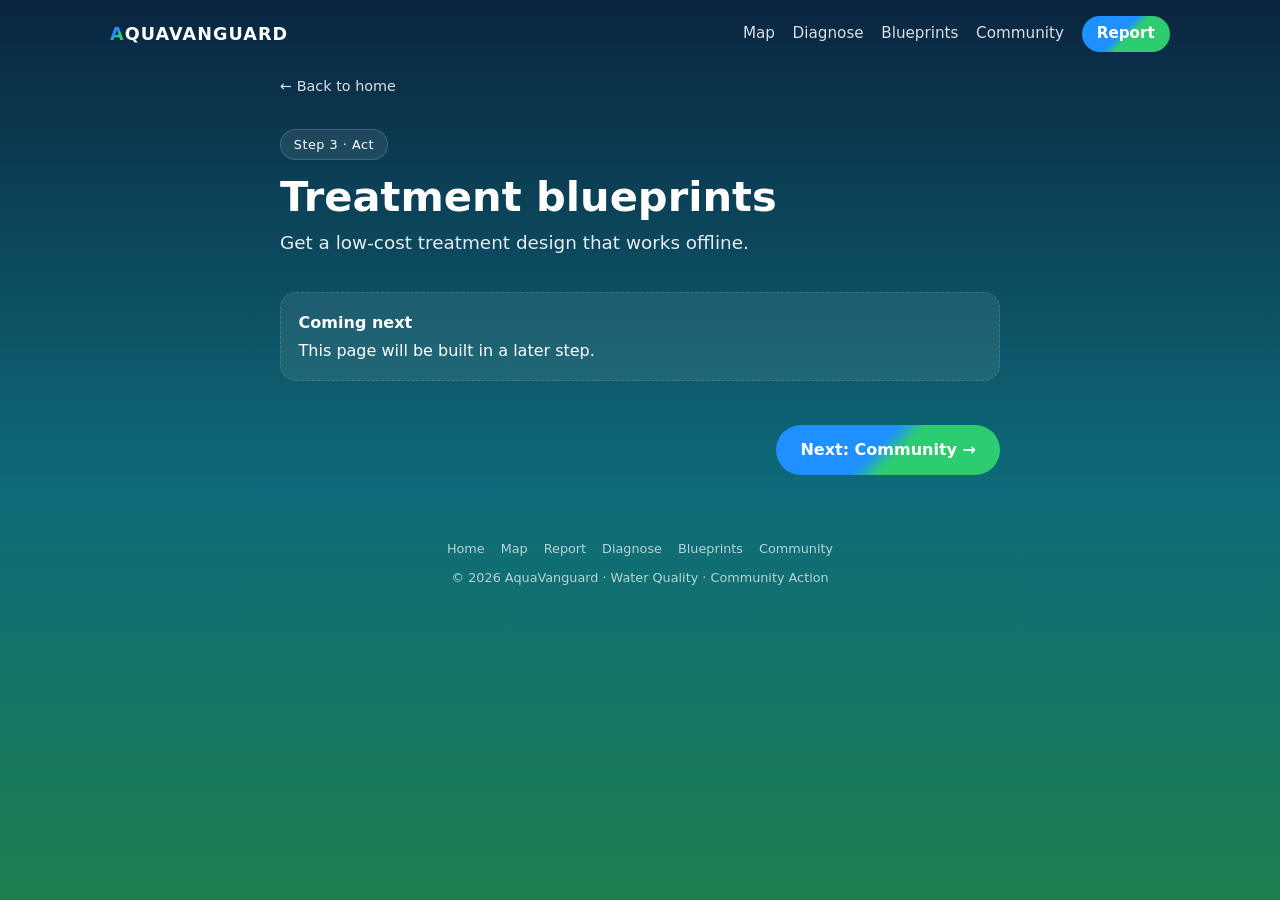
==== blueprint.html @ 3dd4d48b "AquaVanguard structure" ====
<!DOCTYPE html>
<html lang="en">

<head>
    <meta charset="UTF-8">
    <meta name="viewport" content="width=device-width, initial-scale=1">
    <title>Blueprints &middot; AquaVanguard</title>
    <meta name="theme-color" content="#0A2540">
    <link rel="stylesheet" href="style.css">
</head>

<body class="page">

    <header class="site-header">
        <a class="wordmark" href="index.html"><span class="a">A</span>QUAVANGUARD</a>
        <nav class="nav" aria-label="Main">
            <a href="map.html">Map</a>
            <a href="diagnose.html">Diagnose</a>
            <a href="blueprints.html">Blueprints</a>
            <a href="community.html">Community</a>
            <a class="nav-cta" href="report.html">Report</a>
        </nav>
    </header>

    <main>
        <a class="back" href="index.html">&larr; Back to home</a>

        <section class="page-hero">
            <span class="step-tag">Step 3 &middot; Act</span>
            <h1>Treatment blueprints</h1>
            <p class="lead">Get a low-cost treatment design that works offline.</p>
        </section>

        <section class="section">
            <div class="coming-soon">
                <strong>Coming next</strong>
                <p>This page will be built in a later step.</p>
            </div>
        </section>

        <div class="page-nav">
            <a class="btn btn-primary" href="community.html">Next: Community &rarr;</a>
        </div>
    </main>

    <footer class="site-footer">
        <nav class="footer-nav" aria-label="Footer">
            <a href="index.html">Home</a>
            <a href="map.html">Map</a>
            <a href="report.html">Report</a>
            <a href="diagnose.html">Diagnose</a>
            <a href="blueprints.html">Blueprints</a>
            <a href="community.html">Community</a>
        </nav>
        <p>&copy; <span id="year"></span> AquaVanguard &middot; Water Quality &middot; Community Action</p>
    </footer>

    <script src="app.js"></script>
</body>

</html>
---- style.css ----
/* =====================================================
   AquaVanguard - shared styles
   ===================================================== */

:root {
    /* Background gradient: deep blue -> teal -> forest green */
    --navy: #0A2540;
    --teal: #0E6B7A;
    --green: #1B7F4F;

    /* Bright accents used for the "A" and the water */
    --blue-bright: #1E90FF;
    --green-bright: #2ECC71;

    --white: #FFFFFF;
    --card: rgba(255, 255, 255, 0.08);
    --card-border: rgba(255, 255, 255, 0.16);

    --bg-grad: linear-gradient(180deg, var(--navy) 0%, var(--teal) 55%, var(--green) 100%);

    /* The two-tone A. To make the split SHARP, change 45% / 55% to 50% / 50% */
    --a-split: linear-gradient(135deg, var(--blue-bright) 45%, var(--green-bright) 55%);
}

* {
    box-sizing: border-box;
    margin: 0;
    padding: 0;
}

html {
    background: var(--navy);
    scroll-behavior: smooth;
}

body {
    font-family: "Segoe UI", system-ui, -apple-system, Roboto, Helvetica, Arial, sans-serif;
    color: var(--white);
    line-height: 1.5;
    min-height: 100vh;
    position: relative;
}

/* Fixed gradient layer (works on phones, unlike background-attachment: fixed) */
body::before {
    content: "";
    position: fixed;
    inset: 0;
    z-index: -1;
    background: var(--bg-grad);
}

a {
    color: inherit;
}

/* =====================================================
   INTRO (max 4 seconds in total)
   ===================================================== */

.intro {
    position: fixed;
    inset: 0;
    z-index: 100;
    display: none;
    /* shown only when <html> has .intro-on */
    flex-direction: column;
    align-items: center;
    justify-content: center;
    background: var(--bg-grad);
    cursor: pointer;
    opacity: 1;
    transition: opacity 0.5s ease;
}

html.intro-on .intro {
    display: flex;
}

html.intro-on body {
    overflow: hidden;
}

.intro.hide {
    opacity: 0;
    pointer-events: none;
}

/* The logo box: water only lives in here, never across the screen */
.logo {
    position: relative;
    display: inline-block;
    padding-bottom: 0.7em;
    font-size: clamp(1.45rem, 8vw, 3.6rem);
}

.letters {
    display: flex;
}

.letter {
    position: relative;
    display: inline-block;
    padding: 0 0.025em;
    font-weight: 800;
    line-height: 1.05;
    color: transparent;
    /* empty glass at first */
    -webkit-text-stroke: 1px rgba(255, 255, 255, 0.35);
}

/* Layer 1: water rising inside the letter. Layer 2: final white letter. */
.letter::before,
.letter::after {
    content: attr(data-ch);
    position: absolute;
    inset: 0;
    text-align: center;
    -webkit-text-stroke: 0;
}

.letter::before {
    background: linear-gradient(180deg, var(--blue-bright), var(--green-bright));
    -webkit-background-clip: text;
    background-clip: text;
    color: transparent;
    -webkit-text-fill-color: transparent;
    clip-path: inset(100% 0 0 0);
    /* hidden until water arrives */
}

.letter::after {
    color: var(--white);
    opacity: 0;
}

/* The first A is half blue, half green */
.letter.brand::after {
    background: var(--a-split);
    -webkit-background-clip: text;
    background-clip: text;
    color: transparent;
    -webkit-text-fill-color: transparent;
}

/* The stream of water under the letters, flowing from A to D */
.stream {
    position: absolute;
    left: 0;
    bottom: 0;
    width: 100%;
    height: 0.22em;
    border-radius: 999px;
    background: linear-gradient(90deg, var(--blue-bright), var(--green-bright), var(--blue-bright));
    background-size: 200% 100%;
    box-shadow: 0 0 14px rgba(46, 204, 113, 0.6);
    transform-origin: left center;
    transform: scaleX(0);
}

/* The water droplet at the head of the stream */
.drop {
    position: absolute;
    left: 0;
    bottom: -0.165em;
    width: 0.55em;
    height: 0.55em;
    margin-left: -0.27em;
    border-radius: 50% 50% 50% 50% / 60% 60% 40% 40%;
    background: radial-gradient(circle at 35% 30%, #fff, var(--blue-bright) 55%, var(--green-bright));
    box-shadow: 0 0 12px rgba(30, 144, 255, 0.8);
    opacity: 0;
    transform: scale(0);
}

.tagline {
    margin-top: 1.4rem;
    padding: 0 1.5rem;
    text-align: center;
    font-size: clamp(0.9rem, 3.4vw, 1.15rem);
    opacity: 0;
}

.skip-hint {
    position: absolute;
    bottom: 1.5rem;
    font-size: 0.8rem;
    opacity: 0.55;
}

/* ---- Timeline (starts when app.js adds .play) ----
   0.0 - 0.4s  droplet forms on the A
   0.4 - 2.8s  water flows through all 12 letters
   2.7 - 3.1s  tagline fades in
   3.5 - 4.0s  intro fades out, landing page is ready                */

@keyframes rise {
    from {
        clip-path: inset(100% 0 0 0);
    }

    to {
        clip-path: inset(0 0 0 0);
    }
}

@keyframes fadeIn {
    from {
        opacity: 0;
    }

    to {
        opacity: 1;
    }
}

@keyframes fadeOut {
    from {
        opacity: 1;
    }

    to {
        opacity: 0;
    }
}

@keyframes flow {
    from {
        transform: scaleX(0);
    }

    to {
        transform: scaleX(1);
    }
}

@keyframes shimmer {
    to {
        background-position: -200% 0;
    }
}

@keyframes dropForm {
    from {
        opacity: 0;
        transform: scale(0);
    }

    to {
        opacity: 1;
        transform: scale(1);
    }
}

@keyframes dropTravel {
    from {
        left: 0;
    }

    to {
        left: 100%;
    }
}

.intro.play .letter::before {
    animation:
        rise 0.4s ease-out var(--d) forwards,
        fadeOut 0.3s ease calc(var(--d) + 0.5s) forwards;
}

.intro.play .letter::after {
    animation: fadeIn 0.3s ease calc(var(--d) + 0.5s) forwards;
}

.intro.play .stream {
    animation:
        flow 2.4s linear 0.4s forwards,
        shimmer 1.2s linear infinite,
        fadeOut 0.4s ease 3s forwards;
}

.intro.play .drop {
    animation:
        dropForm 0.4s ease-out forwards,
        dropTravel 2.4s linear 0.4s forwards,
        fadeOut 0.3s ease 2.8s forwards;
}

.intro.play .tagline {
    animation: fadeIn 0.4s ease 2.7s forwards;
}

/* =====================================================
   LANDING PAGE
   ===================================================== */

.site-header {
    display: flex;
    align-items: center;
    justify-content: space-between;
    gap: 1rem;
    max-width: 1100px;
    margin: 0 auto;
    padding: 1rem 1.25rem;
}

.wordmark {
    font-weight: 800;
    font-size: 1.1rem;
    letter-spacing: 0.06em;
    text-decoration: none;
}

.wordmark .a {
    background: var(--a-split);
    -webkit-background-clip: text;
    background-clip: text;
    color: transparent;
    -webkit-text-fill-color: transparent;
}

.nav {
    display: flex;
    align-items: center;
    gap: 1.1rem;
    font-size: 0.95rem;
}

.nav a {
    text-decoration: none;
    opacity: 0.85;
}

.nav a:hover {
    opacity: 1;
}

.nav-cta {
    opacity: 1 !important;
    padding: 0.4rem 0.95rem;
    border-radius: 999px;
    background: var(--a-split);
    font-weight: 600;
}

main {
    max-width: 1100px;
    margin: 0 auto;
    padding: 0 1.25rem;
}

.hero {
    padding: 3rem 0 2.5rem;
    text-align: center;
}

.eyebrow {
    display: inline-block;
    margin-bottom: 1rem;
    padding: 0.3rem 0.8rem;
    border: 1px solid var(--card-border);
    border-radius: 999px;
    background: var(--card);
    font-size: 0.8rem;
    letter-spacing: 0.04em;
}

.hero h1 {
    max-width: 14em;
    margin: 0 auto 1rem;
    font-size: clamp(2rem, 7vw, 3.6rem);
    line-height: 1.1;
}

.accent {
    background: var(--a-split);
    -webkit-background-clip: text;
    background-clip: text;
    color: transparent;
    -webkit-text-fill-color: transparent;
}

.lead {
    max-width: 34em;
    margin: 0 auto 1.6rem;
    font-size: clamp(1rem, 3.6vw, 1.15rem);
    opacity: 0.9;
}

.cta {
    display: flex;
    flex-wrap: wrap;
    gap: 0.75rem;
    justify-content: center;
}

.btn {
    padding: 0.8rem 1.5rem;
    border-radius: 999px;
    font-weight: 700;
    text-decoration: none;
    transition: transform 0.15s ease;
}

.btn:hover {
    transform: translateY(-2px);
}

.btn-primary {
    background: var(--a-split);
    color: var(--white);
}

.btn-ghost {
    border: 1px solid var(--card-border);
    background: var(--card);
}

.section {
    padding: 1.75rem 0;
}

.section h2 {
    margin-bottom: 1rem;
    font-size: 1.4rem;
}

.steps {
    display: grid;
    grid-template-columns: repeat(auto-fit, minmax(220px, 1fr));
    gap: 1rem;
}

.step {
    display: block;
    padding: 1.1rem;
    border: 1px solid var(--card-border);
    border-radius: 16px;
    background: var(--card);
    backdrop-filter: blur(6px);
    text-decoration: none;
    transition: transform 0.15s ease, background 0.15s ease;
}

.step:hover {
    transform: translateY(-3px);
    background: rgba(255, 255, 255, 0.12);
}

.num {
    display: inline-flex;
    align-items: center;
    justify-content: center;
    width: 2rem;
    height: 2rem;
    margin-bottom: 0.6rem;
    border-radius: 50%;
    background: var(--a-split);
    font-weight: 700;
}

.step h3 {
    margin-bottom: 0.25rem;
}

.step p {
    font-size: 0.92rem;
    opacity: 0.85;
}

.stats {
    display: grid;
    grid-template-columns: repeat(3, 1fr);
    gap: 0.75rem;
}

.stat {
    padding: 1rem 0.5rem;
    border: 1px solid var(--card-border);
    border-radius: 16px;
    background: var(--card);
    text-align: center;
}

.stat strong {
    display: block;
    font-size: clamp(1.5rem, 6vw, 2.2rem);
}

.stat span {
    font-size: 0.8rem;
    opacity: 0.85;
}

.fineprint {
    margin-top: 0.6rem;
    font-size: 0.78rem;
    opacity: 0.65;
}

.map-preview {
    position: relative;
    height: 230px;
    overflow: hidden;
    border: 1px solid var(--card-border);
    border-radius: 18px;
    background:
        radial-gradient(circle at 20% 30%, rgba(30, 144, 255, 0.35), transparent 40%),
        radial-gradient(circle at 80% 70%, rgba(46, 204, 113, 0.3), transparent 45%),
        repeating-linear-gradient(0deg, rgba(255, 255, 255, 0.05) 0 1px, transparent 1px 36px),
        repeating-linear-gradient(90deg, rgba(255, 255, 255, 0.05) 0 1px, transparent 1px 36px),
        rgba(255, 255, 255, 0.06);
}

.pin {
    position: absolute;
    width: 16px;
    height: 16px;
    margin: -8px 0 0 -8px;
    border-radius: 50%;
    border: 2px solid var(--white);
}

.risk-high {
    background: #FF5A5F;
    box-shadow: 0 0 12px rgba(255, 90, 95, 0.8);
}

.risk-mid {
    background: #FFB020;
    box-shadow: 0 0 12px rgba(255, 176, 32, 0.8);
}

.risk-low {
    background: var(--green-bright);
    box-shadow: 0 0 12px rgba(46, 204, 113, 0.8);
}

.legend {
    display: flex;
    gap: 1rem;
    margin-top: 0.7rem;
    list-style: none;
    font-size: 0.85rem;
}

.dot {
    display: inline-block;
    width: 10px;
    height: 10px;
    margin-right: 0.3rem;
    border-radius: 50%;
}

.safety {
    padding: 1rem 1.1rem;
    border-left: 4px solid var(--green-bright);
    border-radius: 12px;
    background: var(--card);
    font-size: 0.9rem;
}

.safety strong {
    display: block;
    margin-bottom: 0.25rem;
}

.site-footer {
    padding: 2rem 1.25rem 2.5rem;
    text-align: center;
    font-size: 0.8rem;
    opacity: 0.7;
}

/* Small screens: keep the header tidy, other pages are reachable from the cards */
@media (max-width: 700px) {
    .nav a:not(.nav-cta) {
        display: none;
    }

    .hero {
        padding-top: 2rem;
    }
}

/* =====================================================
   TAPPABLE SECTIONS + INNER PAGES
   ===================================================== */

/* Counters that open a page */
a.stat {
    display: block;
    color: inherit;
    text-decoration: none;
    transition: transform 0.15s ease, background 0.15s ease;
}

a.stat:hover,
a.stat:active {
    transform: translateY(-3px);
    background: rgba(255, 255, 255, 0.12);
}

/* Map preview that opens the full map */
.map-link {
    display: block;
    color: inherit;
    text-decoration: none;
}

.map-link:hover .map-preview,
.map-link:active .map-preview {
    border-color: rgba(255, 255, 255, 0.4);
}

.map-open {
    position: absolute;
    right: 0.75rem;
    bottom: 0.75rem;
    padding: 0.35rem 0.8rem;
    border-radius: 999px;
    background: var(--a-split);
    font-size: 0.8rem;
    font-weight: 700;
}

/* Footer links (home + every page) */
.footer-nav {
    display: flex;
    flex-wrap: wrap;
    justify-content: center;
    gap: 0.4rem 1rem;
    margin-bottom: 0.6rem;
}

.footer-nav a {
    text-decoration: none;
}

/* Inner pages (map, report, diagnose, blueprints, community) */
.page main {
    max-width: 760px;
}

.back {
    display: inline-block;
    margin: 0.5rem 0 1rem;
    font-size: 0.9rem;
    text-decoration: none;
    opacity: 0.85;
}

.back:hover {
    opacity: 1;
}

.page-hero {
    padding: 1rem 0 0.5rem;
    text-align: left;
}

.page-hero h1 {
    margin-bottom: 0.5rem;
    font-size: clamp(1.8rem, 6vw, 2.6rem);
    line-height: 1.15;
}

.page-hero .lead {
    max-width: none;
    margin: 0;
}

.step-tag {
    display: inline-block;
    margin-bottom: 0.8rem;
    padding: 0.3rem 0.8rem;
    border: 1px solid var(--card-border);
    border-radius: 999px;
    background: var(--card);
    font-size: 0.8rem;
    letter-spacing: 0.04em;
}

.coming-soon {
    padding: 1.1rem;
    border: 1px dashed var(--card-border);
    border-radius: 16px;
    background: var(--card);
}

.coming-soon strong {
    display: block;
    margin-bottom: 0.25rem;
}

.page-nav {
    display: flex;
    justify-content: flex-end;
    padding: 1rem 0 2rem;
}

/* Soft fade when a new page opens */
@media (prefers-reduced-motion: no-preference) {
    .page main {
        animation: pageIn 0.3s ease both;
    }

    @keyframes pageIn {
        from {
            opacity: 0;
            transform: translateY(8px);
        }

        to {
            opacity: 1;
            transform: none;
        }
    }
}
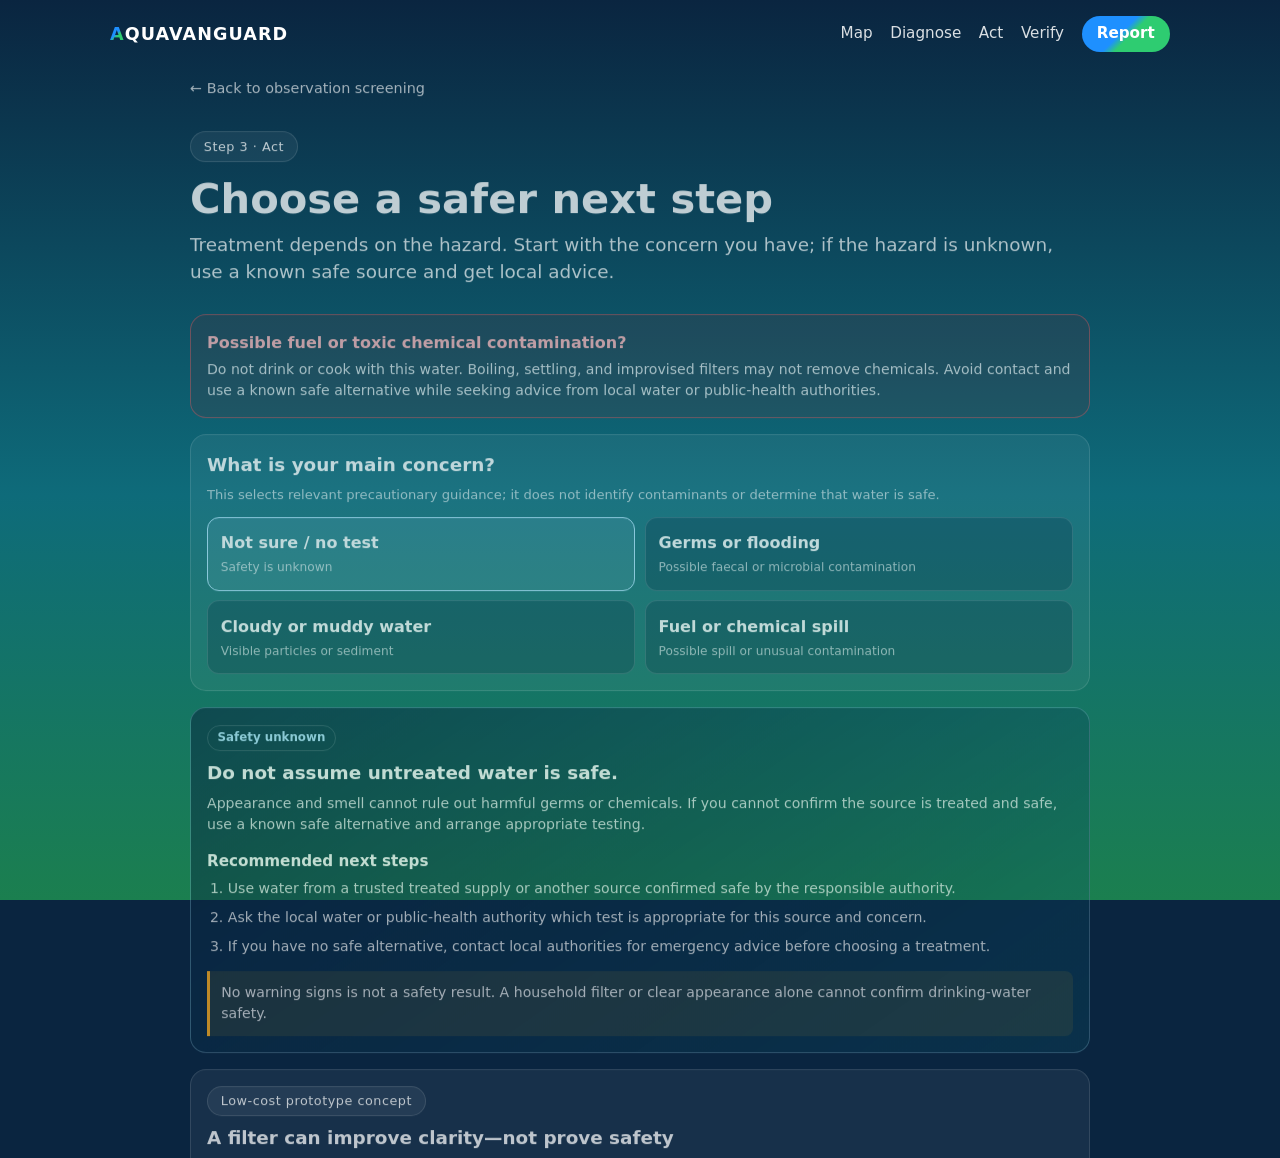
==== commit 0ef75ab1: "Section pages" ====
--- a/blueprint.html
+++ b/blueprint.html
@@ -1,61 +1,12 @@
 <!DOCTYPE html>
 <html lang="en">
-
 <head>
     <meta charset="UTF-8">
     <meta name="viewport" content="width=device-width, initial-scale=1">
-    <title>Blueprints &middot; AquaVanguard</title>
-    <meta name="theme-color" content="#0A2540">
-    <link rel="stylesheet" href="style.css">
+    <meta http-equiv="refresh" content="0; url=blueprints.html">
+    <title>Take action &middot; AquaVanguard</title>
 </head>
-
-<body class="page">
-
-    <header class="site-header">
-        <a class="wordmark" href="index.html"><span class="a">A</span>QUAVANGUARD</a>
-        <nav class="nav" aria-label="Main">
-            <a href="map.html">Map</a>
-            <a href="diagnose.html">Diagnose</a>
-            <a href="blueprints.html">Blueprints</a>
-            <a href="community.html">Community</a>
-            <a class="nav-cta" href="report.html">Report</a>
-        </nav>
-    </header>
-
-    <main>
-        <a class="back" href="index.html">&larr; Back to home</a>
-
-        <section class="page-hero">
-            <span class="step-tag">Step 3 &middot; Act</span>
-            <h1>Treatment blueprints</h1>
-            <p class="lead">Get a low-cost treatment design that works offline.</p>
-        </section>
-
-        <section class="section">
-            <div class="coming-soon">
-                <strong>Coming next</strong>
-                <p>This page will be built in a later step.</p>
-            </div>
-        </section>
-
-        <div class="page-nav">
-            <a class="btn btn-primary" href="community.html">Next: Community &rarr;</a>
-        </div>
-    </main>
-
-    <footer class="site-footer">
-        <nav class="footer-nav" aria-label="Footer">
-            <a href="index.html">Home</a>
-            <a href="map.html">Map</a>
-            <a href="report.html">Report</a>
-            <a href="diagnose.html">Diagnose</a>
-            <a href="blueprints.html">Blueprints</a>
-            <a href="community.html">Community</a>
-        </nav>
-        <p>&copy; <span id="year"></span> AquaVanguard &middot; Water Quality &middot; Community Action</p>
-    </footer>
-
-    <script src="app.js"></script>
+<body>
+    <p>The Act page has moved. <a href="blueprints.html">Continue to water safety guidance</a>.</p>
 </body>
-
 </html>
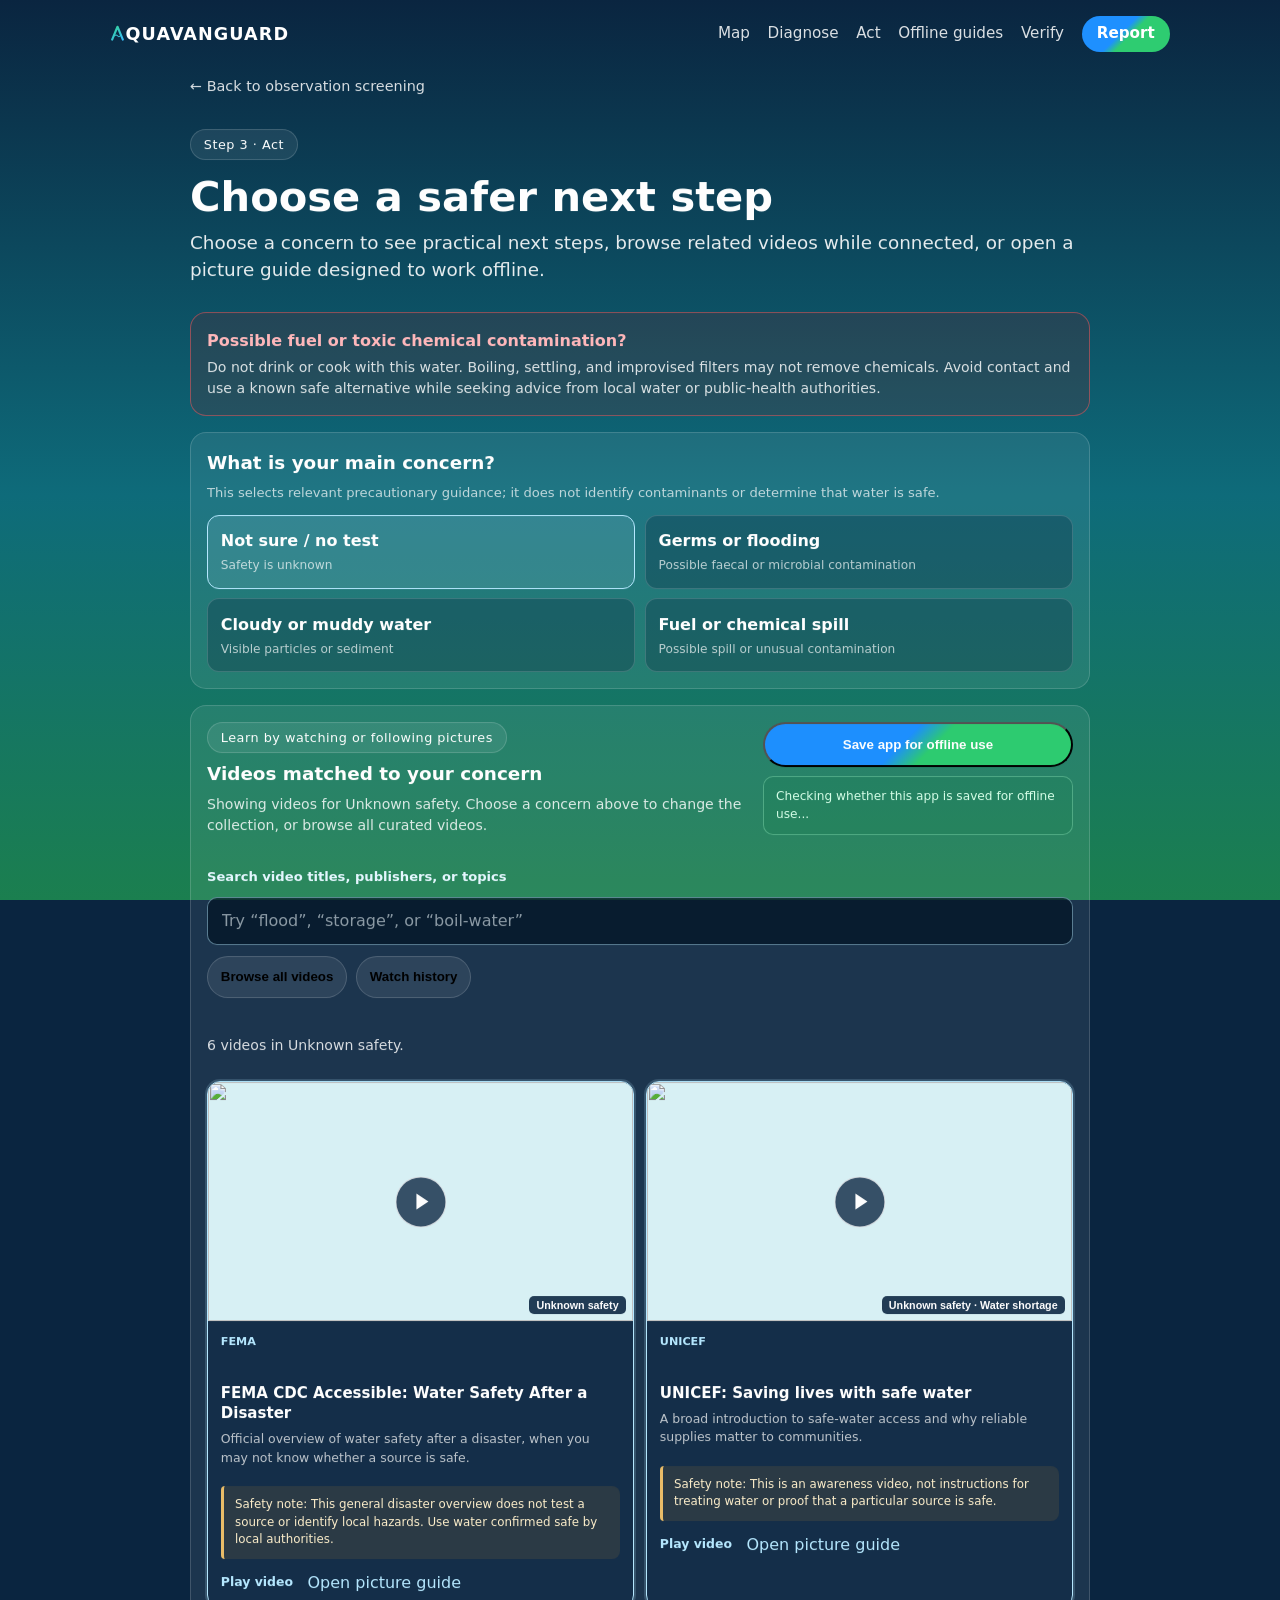
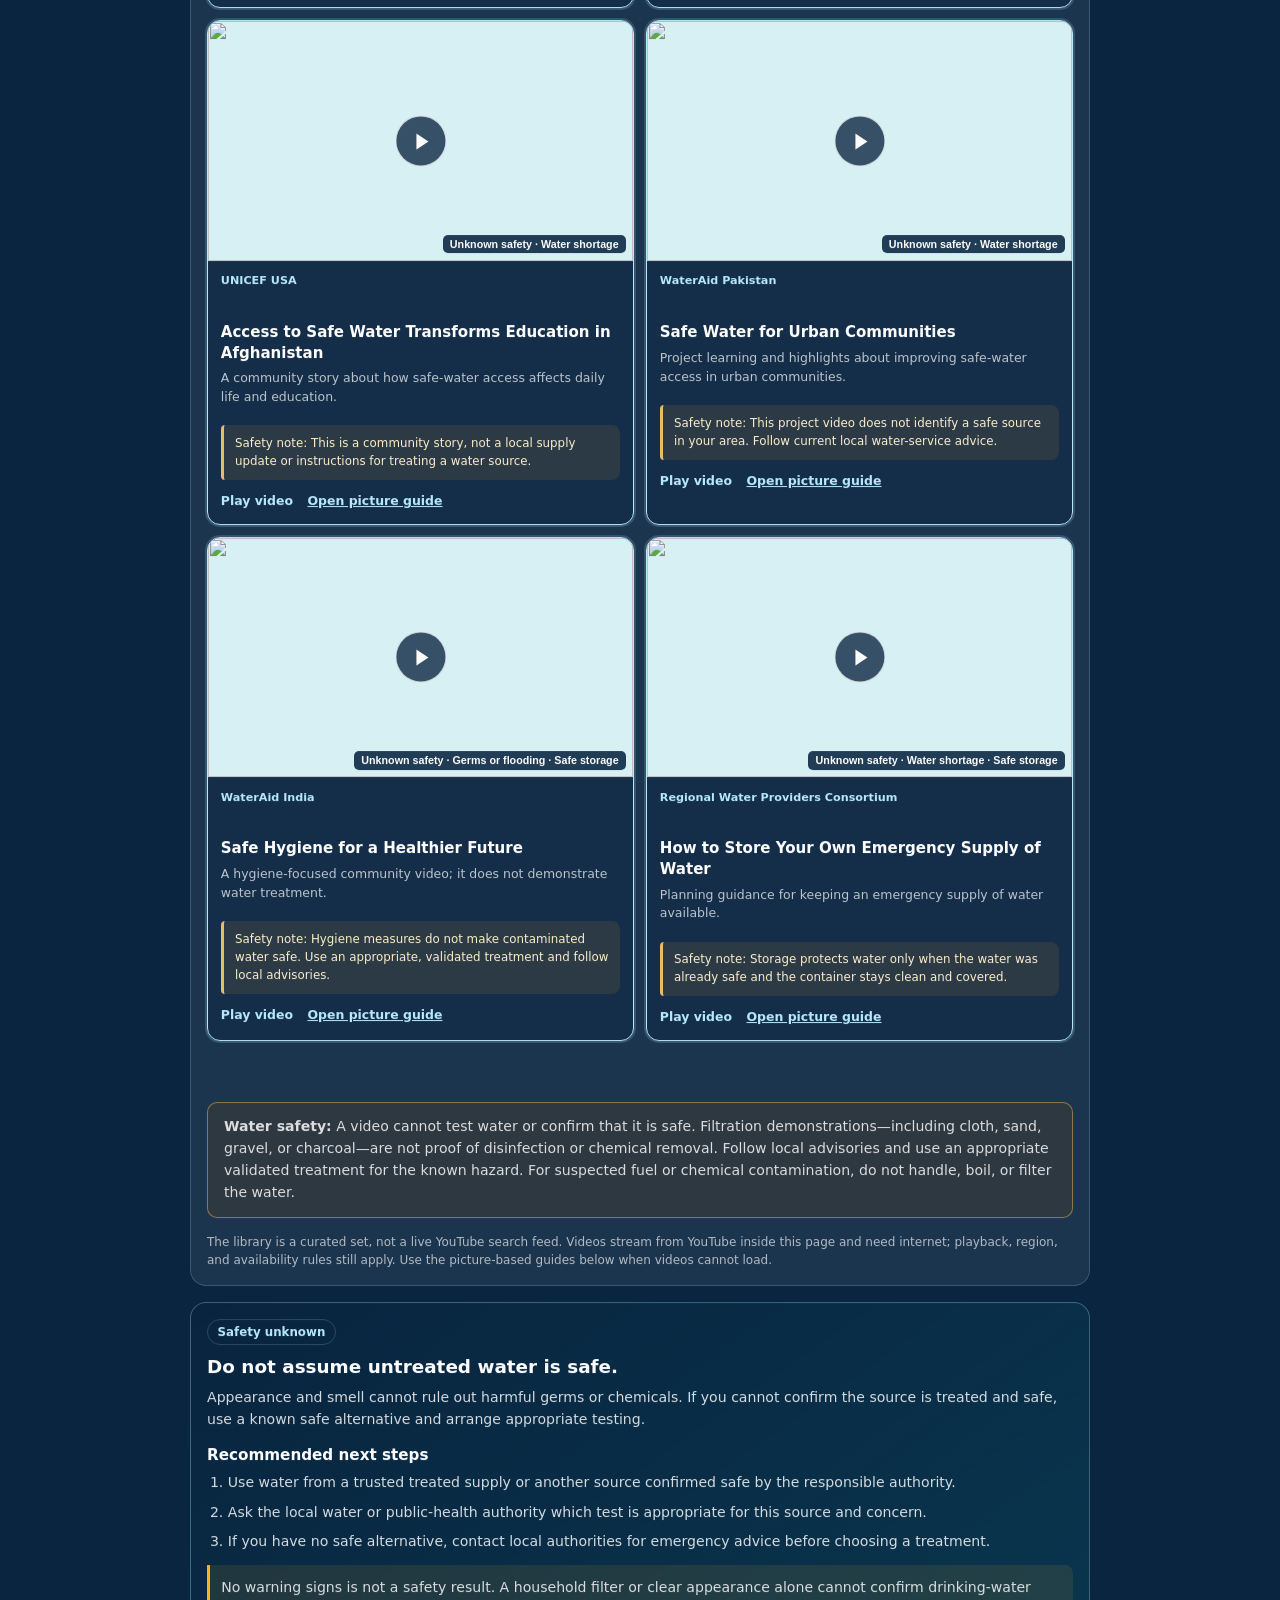
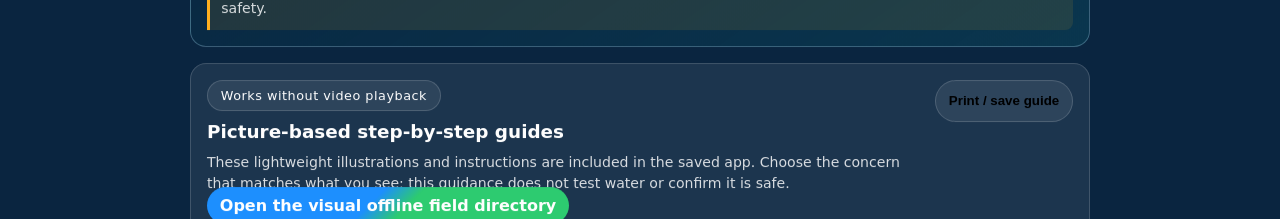
==== commit 49526917: "icons and readme" ====
--- a/blueprint.html
+++ b/blueprint.html
@@ -5,6 +5,9 @@
     <meta name="viewport" content="width=device-width, initial-scale=1">
     <meta http-equiv="refresh" content="0; url=blueprints.html">
     <title>Take action &middot; AquaVanguard</title>
+    <link rel="icon" type="image/svg+xml" href="icons/icon.svg">
+    <meta name="theme-color" content="#000000">
+    <link rel="manifest" href="manifest.json">
 </head>
 <body>
     <p>The Act page has moved. <a href="blueprints.html">Continue to water safety guidance</a>.</p>
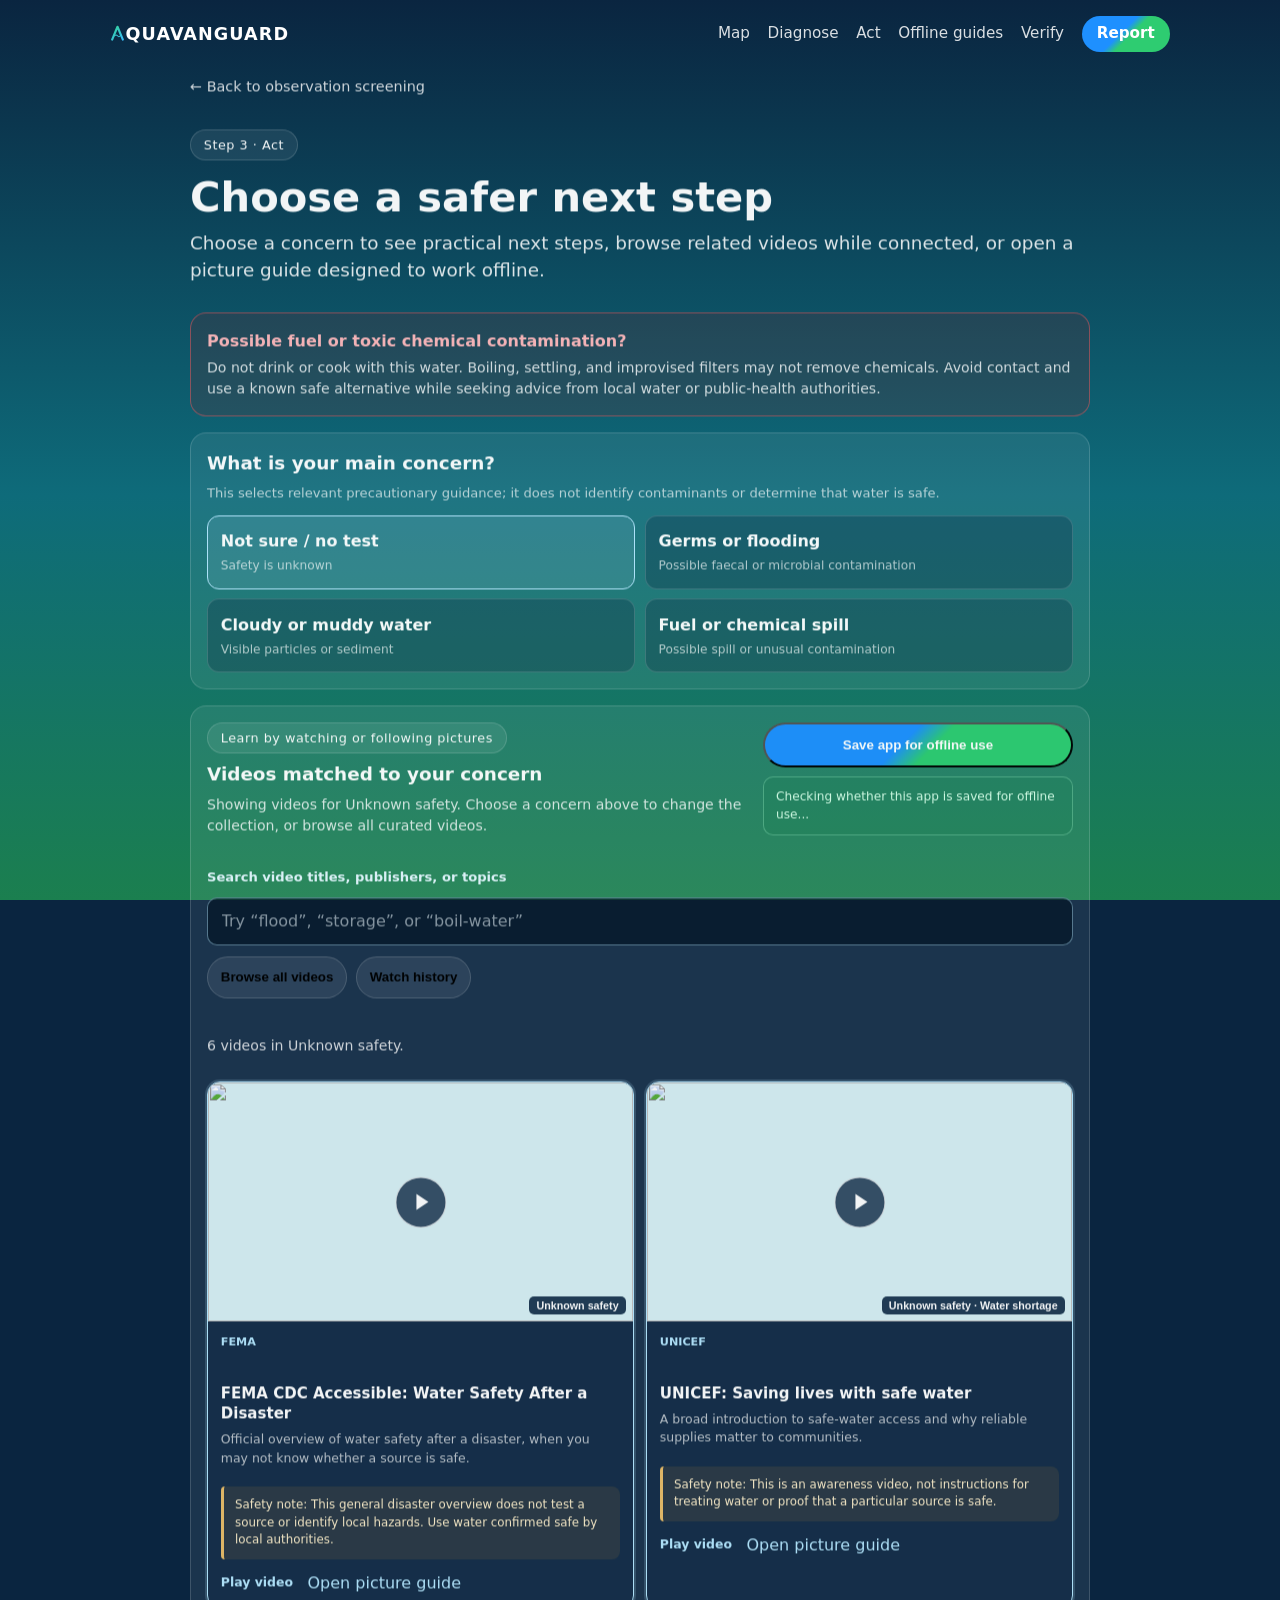
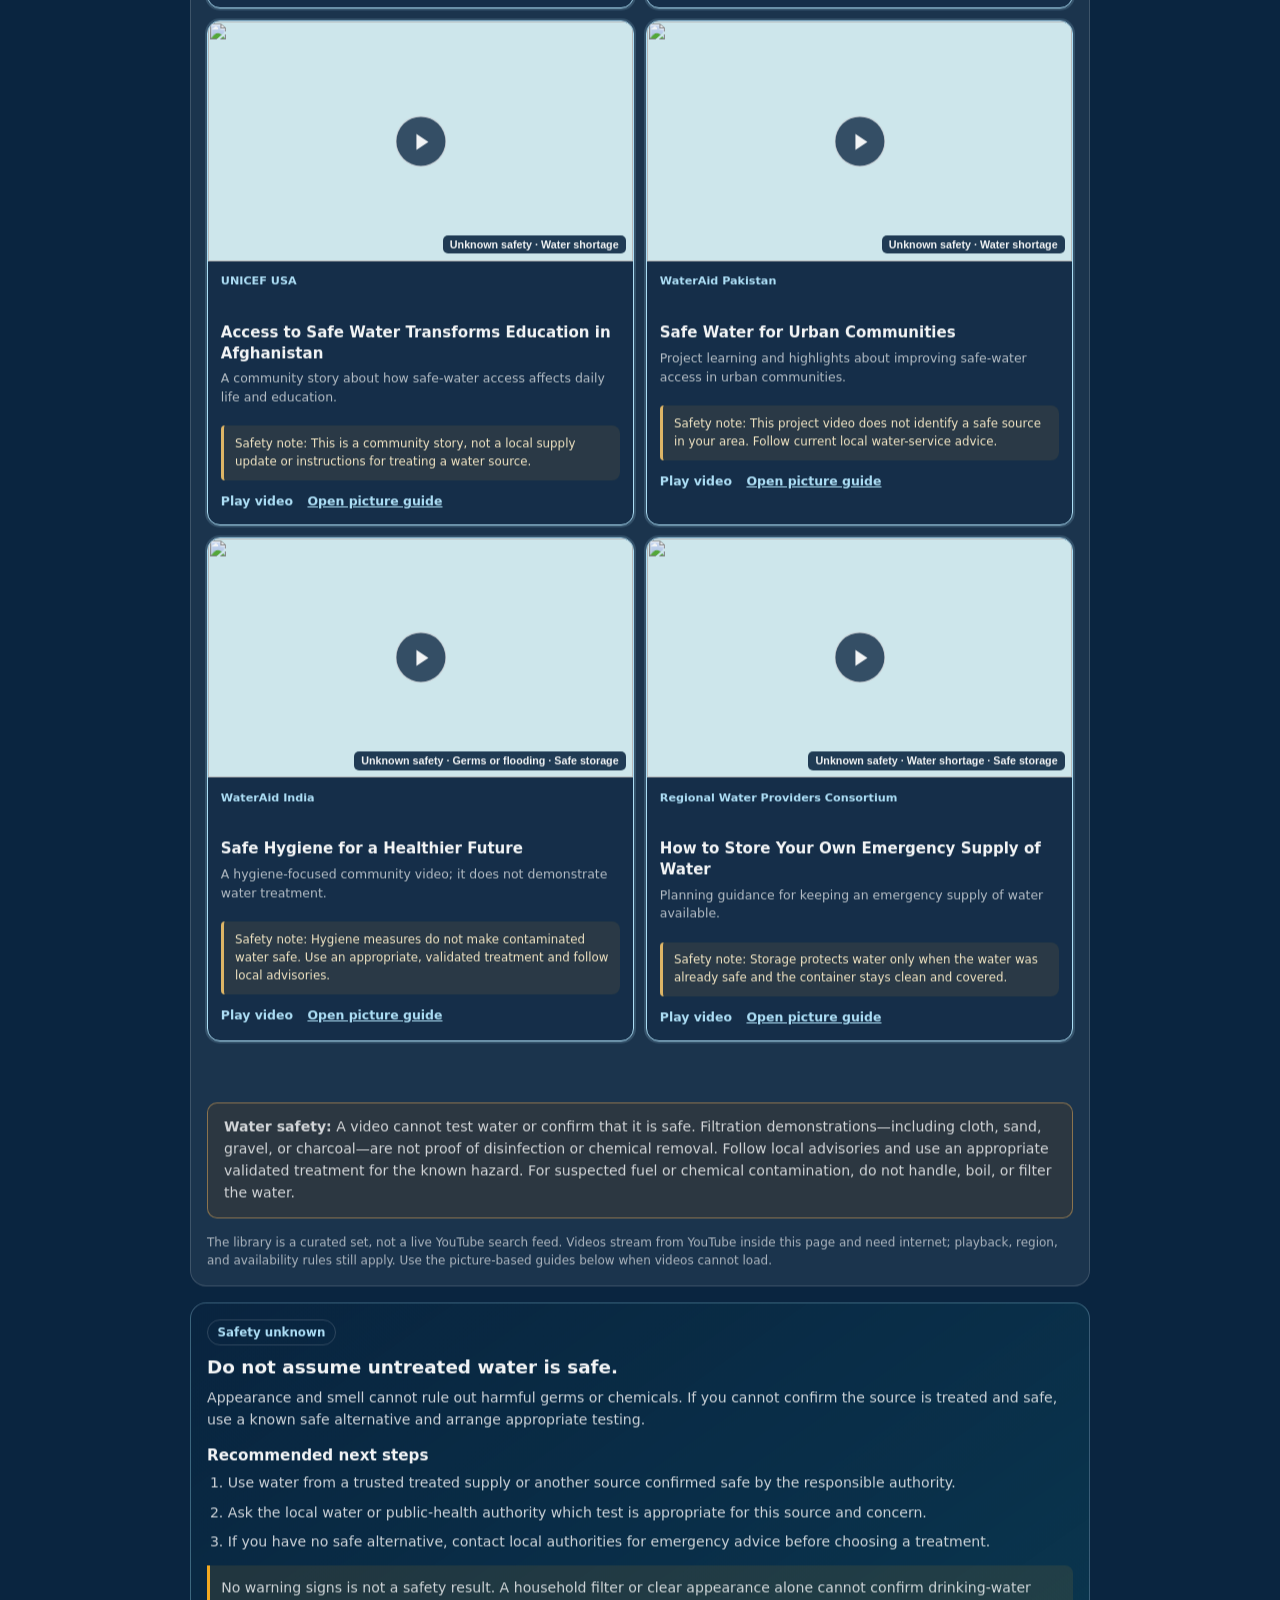
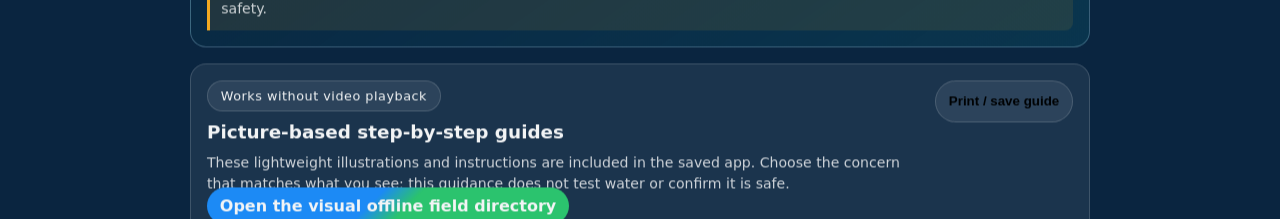
==== commit 33adb4b5: "Readme" ====
--- a/blueprint.html
+++ b/blueprint.html
@@ -5,11 +5,48 @@
     <meta name="viewport" content="width=device-width, initial-scale=1">
     <meta http-equiv="refresh" content="0; url=blueprints.html">
     <title>Take action &middot; AquaVanguard</title>
+    <link rel="stylesheet" href="style.css">
     <link rel="icon" type="image/svg+xml" href="icons/icon.svg">
     <meta name="theme-color" content="#000000">
     <link rel="manifest" href="manifest.json">
 </head>
-<body>
-    <p>The Act page has moved. <a href="blueprints.html">Continue to water safety guidance</a>.</p>
+<body class="page">
+    <header class="site-header">
+        <a class="wordmark" href="index.html"><span class="logo-word" aria-label="AquaVanguard"><img class="logo-a" src="icons/logo-a.svg" alt="" aria-hidden="true">QUAVANGUARD</span></a>
+        <button class="menu-toggle" type="button" aria-expanded="false" aria-controls="site-navigation" aria-label="Open navigation menu">
+            <span class="menu-toggle-icon" aria-hidden="true"><span></span><span></span><span></span></span>
+            <span class="menu-toggle-label">Menu</span>
+        </button>
+        <nav class="nav" id="site-navigation" aria-label="Main">
+            <a href="map.html">Map</a>
+            <a href="diagnose.html">Diagnose</a>
+            <a href="blueprints.html" aria-current="page">Act</a>
+            <a class="nav-offline" href="offline-guides.html">Offline guides</a>
+            <a href="community.html">Verify</a>
+            <a class="nav-cta" href="report.html">Report</a>
+        </nav>
+    </header>
+
+    <main>
+        <section class="page-hero">
+            <h1>The Act page has moved</h1>
+            <p class="lead">Continue to the current water-safety guidance page.</p>
+            <a class="btn btn-primary" href="blueprints.html">Continue to Act &rarr;</a>
+        </section>
+    </main>
+
+    <footer class="site-footer">
+        <nav class="footer-nav" aria-label="Footer">
+            <a href="index.html">Home</a>
+            <a href="map.html">Map</a>
+            <a href="report.html">Report</a>
+            <a href="diagnose.html">Diagnose</a>
+            <a href="blueprints.html">Act</a>
+            <a href="offline-guides.html">Offline guides</a>
+            <a href="community.html">Verify</a>
+        </nav>
+        <p>&copy; <span id="year"></span> <span class="logo-word" aria-label="AquaVanguard"><img class="logo-a" src="icons/logo-a.svg" alt="" aria-hidden="true">quaVanguard</span> &middot; Water Quality &middot; Community Action</p>
+    </footer>
+    <script src="app.js"></script>
 </body>
 </html>
--- a/style.css
+++ b/style.css
@@ -0,0 +1,3858 @@
+/* =====================================================
+   AquaVanguard - shared styles
+   ===================================================== */
+
+:root {
+    /* Background gradient: deep blue -> teal -> forest green */
+    --navy: #0A2540;
+    --teal: #0E6B7A;
+    --green: #1B7F4F;
+
+    /* Bright accents used for the "A" and the water */
+    --blue-bright: #1E90FF;
+    --green-bright: #2ECC71;
+
+    --white: #FFFFFF;
+    --card: rgba(255, 255, 255, 0.08);
+    --card-border: rgba(255, 255, 255, 0.16);
+
+    --bg-grad: linear-gradient(180deg, var(--navy) 0%, var(--teal) 55%, var(--green) 100%);
+
+    /* The two-tone A. To make the split SHARP, change 45% / 55% to 50% / 50% */
+    --a-split: linear-gradient(135deg, var(--blue-bright) 45%, var(--green-bright) 55%);
+}
+
+* {
+    box-sizing: border-box;
+    margin: 0;
+    padding: 0;
+}
+
+html {
+    background: var(--navy);
+    scroll-behavior: smooth;
+}
+
+body {
+    font-family: "Segoe UI", system-ui, -apple-system, Roboto, Helvetica, Arial, sans-serif;
+    color: var(--white);
+    line-height: 1.5;
+    min-height: 100vh;
+    position: relative;
+}
+
+/* Fixed gradient layer (works on phones, unlike background-attachment: fixed) */
+body::before {
+    content: "";
+    position: fixed;
+    inset: 0;
+    z-index: -1;
+    background: var(--bg-grad);
+}
+
+a {
+    color: inherit;
+}
+
+/* =====================================================
+   INTRO (max 4 seconds in total)
+   ===================================================== */
+
+.intro {
+    position: fixed;
+    inset: 0;
+    z-index: 100;
+    display: none;
+    /* shown only when <html> has .intro-on */
+    flex-direction: column;
+    align-items: center;
+    justify-content: center;
+    background: var(--bg-grad);
+    cursor: pointer;
+    opacity: 1;
+    transition: opacity 0.5s ease;
+}
+
+html.intro-on .intro {
+    display: flex;
+}
+
+html.intro-on body {
+    overflow: hidden;
+}
+
+.intro.hide {
+    opacity: 0;
+    pointer-events: none;
+}
+
+/* Keep the water reveal inside a centered text container. */
+.intro-stage {
+    position: relative;
+    isolation: isolate;
+    width: min(88vw, 760px);
+    height: clamp(120px, 24vw, 190px);
+    overflow: hidden;
+}
+
+.intro-brand {
+    position: absolute;
+    top: 50%;
+    left: 50%;
+    width: 100%;
+    display: flex;
+    justify-content: center;
+    letter-spacing: 0.055em;
+    font-size: clamp(1.45rem, 7.8vw, 4.25rem);
+    font-weight: 800;
+    line-height: 1.1;
+    text-align: center;
+    white-space: nowrap;
+    transform: translate(-50%, -50%);
+}
+
+.intro-brand-base {
+    z-index: 0;
+    color: rgba(255, 255, 255, 0.38);
+    text-shadow: 0 2px 18px rgba(10, 37, 64, 0.45);
+}
+
+.intro-current {
+    position: absolute;
+    z-index: 1;
+    inset: 0;
+    width: 100%;
+    height: 100%;
+    overflow: visible;
+    clip-path: inset(0 100% 0 0);
+    filter: drop-shadow(0 3px 8px rgba(44, 154, 198, 0.22));
+}
+
+.intro.play .current-flow {
+    transform-box: fill-box;
+    transform-origin: center;
+    animation: riverFlow 1.35s ease-in-out infinite alternate;
+}
+
+.intro.play .current-body {
+    animation: riverSurface 1.7s ease-in-out infinite alternate;
+}
+
+.intro.play .current-highlight {
+    stroke-dasharray: 220 680;
+    stroke-dashoffset: 880;
+    animation: riverGlint 1.55s linear infinite;
+}
+
+.intro.play .current-highlight-low {
+    stroke-dasharray: 160 760;
+    animation-duration: 2s;
+    animation-direction: reverse;
+}
+
+.intro.play .current-spray {
+    animation: sprayDrift 1.4s ease-in-out infinite alternate;
+}
+
+.intro-brand-water {
+    z-index: 2;
+    color: var(--white);
+    text-shadow: 0 2px 18px rgba(10, 37, 64, 0.7);
+}
+
+.intro-brand-water span {
+    display: inline-block;
+    opacity: 0;
+    clip-path: inset(0 100% 0 0);
+}
+
+.intro-brand-water span:first-child {
+    background: var(--a-split);
+    -webkit-background-clip: text;
+    background-clip: text;
+    color: transparent;
+    -webkit-text-fill-color: transparent;
+    text-shadow: none;
+}
+
+.tagline {
+    margin-top: 1.4rem;
+    padding: 0 1.5rem;
+    text-align: center;
+    font-size: clamp(0.9rem, 3.4vw, 1.15rem);
+    opacity: 0;
+}
+
+.skip-hint {
+    position: absolute;
+    bottom: 1.5rem;
+    font-size: 0.8rem;
+    opacity: 0.55;
+}
+
+/* ---- Intro animation (starts when app.js adds .play) ---- */
+
+@keyframes fadeIn {
+    from {
+        opacity: 0;
+    }
+
+    to {
+        opacity: 1;
+    }
+}
+
+@keyframes fadeOut {
+    from {
+        opacity: 1;
+    }
+
+    to {
+        opacity: 0;
+    }
+}
+
+@keyframes waterReveal {
+    from {
+        clip-path: inset(0 100% 0 0);
+    }
+
+    to {
+        clip-path: inset(0);
+    }
+}
+
+@keyframes riverFlow {
+    from {
+        transform: translateX(-1.3%);
+    }
+
+    to {
+        transform: translateX(1.3%);
+    }
+}
+
+@keyframes riverSurface {
+    from {
+        transform: translateY(-2px);
+    }
+
+    to {
+        transform: translateY(2px);
+    }
+}
+
+@keyframes riverGlint {
+    to {
+        stroke-dashoffset: -900;
+    }
+}
+
+@keyframes sprayDrift {
+    from {
+        transform: translateY(2px);
+        opacity: 0.55;
+    }
+
+    to {
+        transform: translateY(-3px);
+        opacity: 1;
+    }
+}
+
+@keyframes revealLetter {
+    to {
+        opacity: 1;
+        clip-path: inset(0);
+    }
+}
+
+.intro.play .intro-current {
+    animation:
+        waterReveal 2.55s cubic-bezier(0.4, 0, 0.18, 1) 0.1s both,
+        fadeOut 0.4s ease 2.7s forwards;
+}
+
+.intro.play .intro-brand-water span {
+    animation: revealLetter 0.22s ease-out forwards;
+}
+
+.intro.play .intro-brand-water span:nth-child(1) {
+    animation-delay: 0.25s;
+}
+
+.intro.play .intro-brand-water span:nth-child(2) {
+    animation-delay: 0.40s;
+}
+
+.intro.play .intro-brand-water span:nth-child(3) {
+    animation-delay: 0.55s;
+}
+
+.intro.play .intro-brand-water span:nth-child(4) {
+    animation-delay: 0.70s;
+}
+
+.intro.play .intro-brand-water span:nth-child(5) {
+    animation-delay: 0.85s;
+}
+
+.intro.play .intro-brand-water span:nth-child(6) {
+    animation-delay: 1.00s;
+}
+
+.intro.play .intro-brand-water span:nth-child(7) {
+    animation-delay: 1.15s;
+}
+
+.intro.play .intro-brand-water span:nth-child(8) {
+    animation-delay: 1.30s;
+}
+
+.intro.play .intro-brand-water span:nth-child(9) {
+    animation-delay: 1.45s;
+}
+
+.intro.play .intro-brand-water span:nth-child(10) {
+    animation-delay: 1.60s;
+}
+
+.intro.play .intro-brand-water span:nth-child(11) {
+    animation-delay: 1.75s;
+}
+
+.intro.play .intro-brand-water span:nth-child(12) {
+    animation-delay: 1.90s;
+}
+
+.intro.play .tagline {
+    animation: fadeIn 0.5s ease 2.25s forwards;
+}
+
+/* =====================================================
+   LANDING PAGE
+   ===================================================== */
+
+.site-header {
+    display: flex;
+    align-items: center;
+    justify-content: space-between;
+    gap: 1rem;
+    max-width: 1100px;
+    margin: 0 auto;
+    padding: 1rem 1.25rem;
+}
+
+.wordmark {
+    font-weight: 800;
+    font-size: 1.1rem;
+    letter-spacing: 0.06em;
+    text-decoration: none;
+}
+
+.logo-a{display:inline-block;height:0.95em;width:auto;vertical-align:-0.1em;margin-right:0.02em}
+
+.wordmark .a {
+    background: var(--a-split);
+    -webkit-background-clip: text;
+    background-clip: text;
+    color: transparent;
+    -webkit-text-fill-color: transparent;
+}
+
+.nav {
+    display: flex;
+    align-items: center;
+    gap: 1.1rem;
+    font-size: 0.95rem;
+}
+
+.nav a {
+    text-decoration: none;
+    opacity: 0.85;
+}
+
+.nav a:hover {
+    opacity: 1;
+}
+
+.nav-cta {
+    opacity: 1 !important;
+    padding: 0.4rem 0.95rem;
+    border-radius: 999px;
+    background: var(--a-split);
+    font-weight: 600;
+}
+
+.menu-toggle {
+    display: none;
+}
+
+main {
+    max-width: 1100px;
+    margin: 0 auto;
+    padding: 0 1.25rem;
+}
+
+.hero {
+    padding: 3rem 0 2.5rem;
+    text-align: center;
+}
+
+.eyebrow {
+    display: inline-block;
+    margin-bottom: 1rem;
+    padding: 0.3rem 0.8rem;
+    border: 1px solid var(--card-border);
+    border-radius: 999px;
+    background: var(--card);
+    font-size: 0.8rem;
+    letter-spacing: 0.04em;
+}
+
+.hero h1 {
+    max-width: 14em;
+    margin: 0 auto 1rem;
+    font-size: clamp(2rem, 7vw, 3.6rem);
+    line-height: 1.1;
+}
+
+.accent {
+    background: var(--a-split);
+    -webkit-background-clip: text;
+    background-clip: text;
+    color: transparent;
+    -webkit-text-fill-color: transparent;
+}
+
+.lead {
+    max-width: 34em;
+    margin: 0 auto 1.6rem;
+    font-size: clamp(1rem, 3.6vw, 1.15rem);
+    opacity: 0.9;
+}
+
+.cta {
+    display: flex;
+    flex-wrap: wrap;
+    gap: 0.75rem;
+    justify-content: center;
+}
+
+.btn {
+    padding: 0.8rem 1.5rem;
+    border-radius: 999px;
+    font-weight: 700;
+    text-decoration: none;
+    transition: transform 0.15s ease;
+}
+
+.btn:hover {
+    transform: translateY(-2px);
+}
+
+.btn-primary {
+    background: var(--a-split);
+    color: var(--white);
+}
+
+.btn-ghost {
+    border: 1px solid var(--card-border);
+    background: var(--card);
+}
+
+.section {
+    padding: 1.75rem 0;
+}
+
+.section h2 {
+    margin-bottom: 1rem;
+    font-size: 1.4rem;
+}
+
+.steps {
+    display: grid;
+    grid-template-columns: repeat(auto-fit, minmax(220px, 1fr));
+    gap: 1rem;
+}
+
+.step {
+    display: block;
+    padding: 1.1rem;
+    border: 1px solid var(--card-border);
+    border-radius: 16px;
+    background: var(--card);
+    backdrop-filter: blur(6px);
+    text-decoration: none;
+    transition: transform 0.15s ease, background 0.15s ease;
+}
+
+.step:hover {
+    transform: translateY(-3px);
+    background: rgba(255, 255, 255, 0.12);
+}
+
+.num {
+    display: inline-flex;
+    align-items: center;
+    justify-content: center;
+    width: 2rem;
+    height: 2rem;
+    margin-bottom: 0.6rem;
+    border-radius: 50%;
+    background: var(--a-split);
+    font-weight: 700;
+}
+
+.step h3 {
+    margin-bottom: 0.25rem;
+}
+
+.step p {
+    font-size: 0.92rem;
+    opacity: 0.85;
+}
+
+.stats {
+    display: grid;
+    grid-template-columns: repeat(3, 1fr);
+    gap: 0.75rem;
+}
+
+.stat {
+    padding: 1rem 0.5rem;
+    border: 1px solid var(--card-border);
+    border-radius: 16px;
+    background: var(--card);
+    text-align: center;
+}
+
+.stat strong {
+    display: block;
+    font-size: clamp(1.5rem, 6vw, 2.2rem);
+}
+
+.stat span {
+    font-size: 0.8rem;
+    opacity: 0.85;
+}
+
+.fineprint {
+    margin-top: 0.6rem;
+    font-size: 0.78rem;
+    opacity: 0.65;
+}
+
+.map-preview {
+    position: relative;
+    height: 230px;
+    overflow: hidden;
+    border: 1px solid var(--card-border);
+    border-radius: 18px;
+    background:
+        radial-gradient(circle at 20% 30%, rgba(30, 144, 255, 0.35), transparent 40%),
+        radial-gradient(circle at 80% 70%, rgba(46, 204, 113, 0.3), transparent 45%),
+        repeating-linear-gradient(0deg, rgba(255, 255, 255, 0.05) 0 1px, transparent 1px 36px),
+        repeating-linear-gradient(90deg, rgba(255, 255, 255, 0.05) 0 1px, transparent 1px 36px),
+        rgba(255, 255, 255, 0.06);
+}
+
+.pin {
+    position: absolute;
+    width: 16px;
+    height: 16px;
+    margin: -8px 0 0 -8px;
+    border-radius: 50%;
+    border: 2px solid var(--white);
+}
+
+.risk-high {
+    background: #FF5A5F;
+    box-shadow: 0 0 12px rgba(255, 90, 95, 0.8);
+}
+
+.risk-mid {
+    background: #FFB020;
+    box-shadow: 0 0 12px rgba(255, 176, 32, 0.8);
+}
+
+.risk-low {
+    background: var(--green-bright);
+    box-shadow: 0 0 12px rgba(46, 204, 113, 0.8);
+}
+
+.legend {
+    display: flex;
+    gap: 1rem;
+    margin-top: 0.7rem;
+    list-style: none;
+    font-size: 0.85rem;
+}
+
+.dot {
+    display: inline-block;
+    width: 10px;
+    height: 10px;
+    margin-right: 0.3rem;
+    border-radius: 50%;
+}
+
+.safety {
+    padding: 1rem 1.1rem;
+    border-left: 4px solid var(--green-bright);
+    border-radius: 12px;
+    background: var(--card);
+    font-size: 0.9rem;
+}
+
+.safety strong {
+    display: block;
+    margin-bottom: 0.25rem;
+}
+
+.site-footer {
+    padding: 2rem 1.25rem 2.5rem;
+    text-align: center;
+    font-size: 0.8rem;
+    opacity: 0.7;
+}
+
+/* Small screens: expose the complete site navigation from every page. */
+@media (max-width: 700px) {
+    .site-header {
+        position: relative;
+        flex-wrap: wrap;
+        justify-content: space-between;
+        gap: 0.65rem;
+        padding: 0.8rem 1rem;
+    }
+
+    .menu-toggle {
+        display: inline-flex;
+        min-width: 84px;
+        min-height: 44px;
+        align-items: center;
+        justify-content: center;
+        gap: 0.5rem;
+        padding: 0.55rem 0.75rem;
+        border: 1px solid var(--card-border);
+        border-radius: 10px;
+        background: rgba(255, 255, 255, 0.08);
+        color: var(--white);
+        font: inherit;
+        font-weight: 700;
+        cursor: pointer;
+    }
+
+    .menu-toggle:focus-visible {
+        outline: 3px solid #b6e8ff;
+        outline-offset: 2px;
+    }
+
+    .menu-toggle-icon {
+        display: grid;
+        width: 1rem;
+        gap: 3px;
+    }
+
+    .menu-toggle-icon span {
+        display: block;
+        height: 2px;
+        border-radius: 2px;
+        background: currentColor;
+    }
+
+    .nav {
+        display: none;
+        width: 100%;
+        align-items: stretch;
+        flex-direction: column;
+        gap: 0.25rem;
+        padding: 0.55rem;
+        border: 1px solid var(--card-border);
+        border-radius: 12px;
+        background: rgba(6, 30, 48, 0.97);
+        box-shadow: 0 12px 28px rgba(0, 0, 0, 0.22);
+    }
+
+    .nav.is-open {
+        display: flex;
+    }
+
+    .nav a,
+    .nav a:not(.nav-cta):not(.nav-offline) {
+        display: flex;
+        min-height: 44px;
+        align-items: center;
+        padding: 0.55rem 0.75rem;
+        border-radius: 8px;
+    }
+
+    .nav a:hover,
+    .nav a:focus-visible {
+        background: rgba(255, 255, 255, 0.1);
+    }
+
+    .nav .nav-cta {
+        justify-content: center;
+        margin-top: 0.2rem;
+        border-radius: 8px;
+    }
+
+    .nav-offline {
+        font-size: 0.82rem;
+    }
+
+    .hero {
+        padding-top: 2rem;
+    }
+}
+
+/* =====================================================
+   TAPPABLE SECTIONS + INNER PAGES
+   ===================================================== */
+
+/* Counters that open a page */
+a.stat {
+    display: block;
+    color: inherit;
+    text-decoration: none;
+    transition: transform 0.15s ease, background 0.15s ease;
+}
+
+a.stat:hover,
+a.stat:active {
+    transform: translateY(-3px);
+    background: rgba(255, 255, 255, 0.12);
+}
+
+/* Map preview that opens the full map */
+.map-link {
+    display: block;
+    color: inherit;
+    text-decoration: none;
+}
+
+.map-link:hover .map-preview,
+.map-link:active .map-preview {
+    border-color: rgba(255, 255, 255, 0.4);
+}
+
+.map-open {
+    position: absolute;
+    right: 0.75rem;
+    bottom: 0.75rem;
+    padding: 0.35rem 0.8rem;
+    border-radius: 999px;
+    background: var(--a-split);
+    font-size: 0.8rem;
+    font-weight: 700;
+}
+
+/* Footer links (home + every page) */
+.footer-nav {
+    display: flex;
+    flex-wrap: wrap;
+    justify-content: center;
+    gap: 0.4rem 1rem;
+    margin-bottom: 0.6rem;
+}
+
+.footer-nav a {
+    text-decoration: none;
+}
+
+/* Inner pages (map, report, diagnose, blueprints, community) */
+.page main {
+    max-width: 760px;
+}
+
+.back {
+    display: inline-block;
+    margin: 0.5rem 0 1rem;
+    font-size: 0.9rem;
+    text-decoration: none;
+    opacity: 0.85;
+}
+
+.back:hover {
+    opacity: 1;
+}
+
+.page-hero {
+    padding: 1rem 0 0.5rem;
+    text-align: left;
+}
+
+.page-hero h1 {
+    margin-bottom: 0.5rem;
+    font-size: clamp(1.8rem, 6vw, 2.6rem);
+    line-height: 1.15;
+}
+
+.page-hero .lead {
+    max-width: none;
+    margin: 0;
+}
+
+.step-tag {
+    display: inline-block;
+    margin-bottom: 0.8rem;
+    padding: 0.3rem 0.8rem;
+    border: 1px solid var(--card-border);
+    border-radius: 999px;
+    background: var(--card);
+    font-size: 0.8rem;
+    letter-spacing: 0.04em;
+}
+
+.coming-soon {
+    padding: 1.1rem;
+    border: 1px dashed var(--card-border);
+    border-radius: 16px;
+    background: var(--card);
+}
+
+.coming-soon strong {
+    display: block;
+    margin-bottom: 0.25rem;
+}
+
+.page-nav {
+    display: flex;
+    justify-content: flex-end;
+    padding: 1rem 0 2rem;
+}
+
+/* Observation-based water screening */
+.diagnose-app {
+    display: grid;
+    gap: 1rem;
+    padding-top: 1.25rem;
+}
+
+.diagnose-notice,
+.diagnose-source-context {
+    padding: 0.9rem 1rem;
+    border: 1px solid rgba(255, 176, 32, 0.45);
+    border-radius: 12px;
+    background: rgba(255, 176, 32, 0.1);
+    color: #fff3d4;
+    font-size: 0.9rem;
+}
+
+.diagnose-notice strong {
+    display: block;
+    margin-bottom: 0.2rem;
+    color: #ffcf70;
+}
+
+.diagnose-source-context {
+    border-color: var(--card-border);
+    background: var(--card);
+    color: var(--white);
+}
+
+.diagnose-form {
+    display: grid;
+    gap: 0.85rem;
+}
+
+.diagnose-question {
+    min-width: 0;
+    padding: 1rem;
+    border: 1px solid var(--card-border);
+    border-radius: 16px;
+    background: var(--card);
+    backdrop-filter: blur(6px);
+}
+
+.diagnose-question legend {
+    max-width: 100%;
+    padding: 0 0.2rem;
+    font-size: 1rem;
+    font-weight: 700;
+}
+
+.diagnose-step {
+    display: inline-flex;
+    width: 1.7rem;
+    height: 1.7rem;
+    align-items: center;
+    justify-content: center;
+    margin-right: 0.35rem;
+    border-radius: 50%;
+    background: var(--a-split);
+    font-size: 0.82rem;
+}
+
+.diagnose-options {
+    display: grid;
+    gap: 0.5rem;
+    margin-top: 0.75rem;
+}
+
+.diagnose-option {
+    display: flex;
+    min-height: 44px;
+    align-items: center;
+    gap: 0.65rem;
+    padding: 0.6rem 0.7rem;
+    border: 1px solid rgba(255, 255, 255, 0.13);
+    border-radius: 10px;
+    background: rgba(10, 37, 64, 0.26);
+    font-size: 0.88rem;
+    cursor: pointer;
+}
+
+.diagnose-option:has(input:checked) {
+    border-color: #b6e8ff;
+    background: rgba(182, 232, 255, 0.12);
+}
+
+.diagnose-option input {
+    width: 1rem;
+    height: 1rem;
+    flex: 0 0 auto;
+    accent-color: #58c8ec;
+}
+
+.diagnose-option:focus-within {
+    outline: 3px solid #b6e8ff;
+    outline-offset: 2px;
+}
+
+.diagnose-actions,
+.diagnose-result-links {
+    display: flex;
+    flex-wrap: wrap;
+    gap: 0.65rem;
+}
+
+.diagnose-actions .btn,
+.diagnose-result-links .btn {
+    min-height: 44px;
+    padding: 0.65rem 0.9rem;
+    font: inherit;
+    cursor: pointer;
+}
+
+.diagnose-result {
+    padding: 1.1rem;
+    border: 1px solid var(--card-border);
+    border-radius: 16px;
+    background: var(--card);
+    backdrop-filter: blur(6px);
+}
+
+.diagnose-result-level {
+    display: inline-flex;
+    margin-bottom: 0.55rem;
+    padding: 0.25rem 0.65rem;
+    border: 1px solid var(--card-border);
+    border-radius: 999px;
+    font-size: 0.8rem;
+    font-weight: 700;
+}
+
+.diagnose-result-level.is-high {
+    border-color: rgba(255, 90, 95, 0.7);
+    color: #ffb8bb;
+}
+
+.diagnose-result-level.is-follow-up {
+    border-color: rgba(255, 176, 32, 0.7);
+    color: #ffda92;
+}
+
+.diagnose-result-level.is-no-warning {
+    border-color: rgba(46, 204, 113, 0.7);
+    color: #a4f0c2;
+}
+
+.diagnose-result h2 {
+    margin-bottom: 0.35rem;
+    font-size: 1.25rem;
+}
+
+.diagnose-result h3 {
+    margin: 0.9rem 0 0.35rem;
+    font-size: 0.95rem;
+}
+
+.diagnose-result .diagnose-result-method {
+    color: rgba(255, 255, 255, 0.74);
+    font-size: 0.82rem;
+}
+
+.diagnose-result .diagnose-result-reasons {
+    margin-top: 0.4rem;
+}
+
+.diagnose-result > p,
+.diagnose-result li {
+    color: rgba(255, 255, 255, 0.84);
+    font-size: 0.88rem;
+}
+
+.diagnose-result ul {
+    display: grid;
+    gap: 0.3rem;
+    padding-left: 1.25rem;
+}
+
+.diagnose-result .diagnose-result-limit {
+    margin-top: 0.85rem;
+    padding-top: 0.75rem;
+    border-top: 1px solid var(--card-border);
+    font-size: 0.8rem;
+}
+
+.diagnose-result-links {
+    margin-top: 0.85rem;
+}
+
+.diagnose-safety {
+    margin-top: 0.2rem;
+}
+
+.diagnose-demo-action-link {
+    display: inline-flex;
+    justify-self: start;
+    padding: 0.55rem 0.8rem;
+    font-size: 0.82rem;
+}
+
+.act-page main {
+    max-width: 940px;
+}
+
+.act-app {
+    display: grid;
+    gap: 1rem;
+    padding-top: 1.25rem;
+}
+
+.act-emergency,
+.act-guidance,
+.act-chooser,
+.filter-blueprint,
+.act-verification,
+.act-references {
+    padding: 1rem;
+    border: 1px solid var(--card-border);
+    border-radius: 16px;
+    background: var(--card);
+    backdrop-filter: blur(6px);
+}
+
+.act-emergency {
+    border-color: rgba(255, 90, 95, 0.5);
+    background: rgba(133, 30, 39, 0.2);
+}
+
+.act-emergency strong {
+    display: block;
+    margin-bottom: 0.25rem;
+    color: #ffb8bb;
+}
+
+.act-app h2 {
+    margin-bottom: 0.4rem;
+    font-size: 1.15rem;
+}
+
+.act-app h3 {
+    margin: 0.9rem 0 0.35rem;
+    font-size: 0.95rem;
+}
+
+.act-app p,
+.act-app li {
+    color: rgba(255, 255, 255, 0.84);
+    font-size: 0.88rem;
+}
+
+.act-chooser > p {
+    margin-bottom: 0.75rem;
+    color: rgba(255, 255, 255, 0.72);
+    font-size: 0.82rem;
+}
+
+.act-options {
+    display: grid;
+    grid-template-columns: repeat(2, minmax(0, 1fr));
+    gap: 0.6rem;
+}
+
+.act-option {
+    display: grid;
+    align-content: center;
+    gap: 0.2rem;
+    min-height: 74px;
+    padding: 0.7rem 0.8rem;
+    border: 1px solid var(--card-border);
+    border-radius: 12px;
+    background: rgba(10, 37, 64, 0.3);
+    color: var(--white);
+    text-align: left;
+    font: inherit;
+    cursor: pointer;
+}
+
+.act-option span {
+    color: rgba(255, 255, 255, 0.7);
+    font-size: 0.76rem;
+}
+
+.act-option:hover,
+.act-option.is-active {
+    border-color: #b6e8ff;
+    background: rgba(182, 232, 255, 0.13);
+}
+
+.act-option:focus-visible,
+.act-app a:focus-visible,
+.act-app .btn:focus-visible {
+    outline: 3px solid #b6e8ff;
+    outline-offset: 2px;
+}
+
+.act-guidance {
+    border-color: rgba(182, 232, 255, 0.3);
+    background: linear-gradient(145deg, rgba(10, 37, 64, 0.72), rgba(14, 107, 122, 0.26));
+}
+
+.act-guidance-label {
+    display: inline-flex;
+    margin-bottom: 0.5rem;
+    padding: 0.2rem 0.6rem;
+    border: 1px solid var(--card-border);
+    border-radius: 999px;
+    color: #b6e8ff;
+    font-size: 0.74rem;
+    font-weight: 700;
+}
+
+.act-guidance-steps,
+.filter-blueprint-steps,
+.act-references ul {
+    display: grid;
+    gap: 0.5rem;
+    padding-left: 1.3rem;
+}
+
+.act-guidance-caution {
+    margin-top: 0.85rem;
+    padding: 0.7rem;
+    border-left: 3px solid #ffb020;
+    border-radius: 0 8px 8px 0;
+    background: rgba(255, 176, 32, 0.1);
+}
+
+.filter-blueprint {
+    display: grid;
+    gap: 0.9rem;
+}
+
+.filter-blueprint .step-tag {
+    margin-bottom: 0.45rem;
+}
+
+.filter-blueprint-steps strong {
+    color: #b6e8ff;
+}
+
+.act-verification {
+    display: flex;
+    align-items: center;
+    justify-content: space-between;
+    gap: 1rem;
+}
+
+.act-verification .btn {
+    flex: 0 0 auto;
+    padding: 0.65rem 0.9rem;
+}
+
+.act-references ul {
+    margin: 0.65rem 0;
+}
+
+.act-references a {
+    color: #b6e8ff;
+}
+
+.act-references > p {
+    color: rgba(255, 255, 255, 0.68);
+    font-size: 0.78rem;
+}
+
+.diagnose-demo {
+    display: grid;
+    gap: 1rem;
+    padding: 1rem;
+    border: 1px solid rgba(182, 232, 255, 0.34);
+    border-radius: 16px;
+    background: linear-gradient(145deg, rgba(10, 37, 64, 0.76), rgba(14, 107, 122, 0.34));
+    box-shadow: 0 12px 30px rgba(0, 20, 38, 0.14);
+}
+
+.diagnose-demo-heading h2 {
+    margin: 0.55rem 0 0.3rem;
+    font-size: 1.2rem;
+}
+
+.diagnose-demo-heading p,
+.diagnose-demo-result p {
+    color: rgba(255, 255, 255, 0.8);
+    font-size: 0.85rem;
+}
+
+.diagnose-demo-badge {
+    display: inline-flex;
+    align-items: center;
+    min-height: 1.6rem;
+    padding: 0.2rem 0.55rem;
+    border: 1px solid rgba(255, 207, 112, 0.55);
+    border-radius: 999px;
+    background: rgba(255, 176, 32, 0.12);
+    color: #ffda92;
+    font-size: 0.68rem;
+    font-weight: 800;
+    letter-spacing: 0.06em;
+}
+
+.diagnose-demo-flow {
+    display: grid;
+    grid-template-columns: repeat(3, minmax(0, 1fr));
+    gap: 0.65rem;
+}
+
+.diagnose-demo-step {
+    display: grid;
+    align-content: start;
+    gap: 0.2rem;
+    min-height: 88px;
+    padding: 0.7rem;
+    border: 1px solid var(--card-border);
+    border-radius: 12px;
+    background: rgba(255, 255, 255, 0.06);
+}
+
+.diagnose-demo-step > span {
+    color: #9ce4f6;
+    font-size: 0.7rem;
+    font-weight: 800;
+}
+
+.diagnose-demo-step strong {
+    font-size: 0.85rem;
+}
+
+.diagnose-demo-step small {
+    color: rgba(255, 255, 255, 0.68);
+    font-size: 0.72rem;
+}
+
+.diagnose-demo-select-label {
+    margin-bottom: -0.65rem;
+    font-size: 0.82rem;
+    font-weight: 650;
+}
+
+.diagnose-demo-select {
+    width: 100%;
+    min-height: 44px;
+    padding: 0.55rem 0.7rem;
+    border: 1px solid rgba(255, 255, 255, 0.3);
+    border-radius: 9px;
+    background: #fff;
+    color: #142b3b;
+    font: inherit;
+}
+
+.diagnose-demo-select:focus-visible {
+    outline: 3px solid #b6e8ff;
+    outline-offset: 2px;
+}
+
+.diagnose-demo-actions {
+    display: flex;
+    flex-wrap: wrap;
+    gap: 0.6rem;
+}
+
+.diagnose-demo-actions .btn {
+    min-height: 44px;
+    padding: 0.6rem 0.85rem;
+    font: inherit;
+    cursor: pointer;
+}
+
+.diagnose-demo-actions .btn:disabled {
+    cursor: default;
+    opacity: 0.78;
+}
+
+.diagnose-demo-result {
+    display: grid;
+    gap: 0.75rem;
+    padding: 0.9rem;
+    border: 1px solid rgba(255, 176, 32, 0.44);
+    border-radius: 12px;
+    background: rgba(7, 28, 48, 0.42);
+}
+
+.diagnose-demo-result-heading {
+    display: grid;
+    justify-items: start;
+    gap: 0.45rem;
+}
+
+.diagnose-demo-result-heading > strong {
+    font-size: 1rem;
+}
+
+.diagnose-demo-result h3 {
+    margin-bottom: -0.45rem;
+    font-size: 0.9rem;
+}
+
+.diagnose-demo-readings {
+    display: grid;
+    grid-template-columns: repeat(2, minmax(0, 1fr));
+    gap: 0.55rem;
+}
+
+.diagnose-demo-readings div {
+    padding: 0.65rem;
+    border: 1px solid rgba(255, 255, 255, 0.12);
+    border-radius: 9px;
+    background: rgba(255, 255, 255, 0.045);
+}
+
+.diagnose-demo-readings dt {
+    color: rgba(255, 255, 255, 0.65);
+    font-size: 0.72rem;
+}
+
+.diagnose-demo-readings dd {
+    margin: 0.15rem 0 0;
+    font-size: 0.84rem;
+    font-weight: 650;
+    overflow-wrap: anywhere;
+}
+
+.diagnose-demo-result .diagnose-demo-guidance {
+    padding-top: 0.7rem;
+    border-top: 1px solid var(--card-border);
+    color: #fff3d4;
+}
+
+.diagnose-demo-result .diagnose-demo-reference {
+    font-size: 0.78rem;
+}
+
+.diagnose-demo-result .diagnose-demo-reference a {
+    color: #b6e8ff;
+}
+
+.diagnose-demo-result .diagnose-demo-limit {
+    font-size: 0.78rem;
+}
+
+.test-record {
+    display: grid;
+    gap: 0.75rem;
+    padding: 1rem;
+    border: 1px solid var(--card-border);
+    border-radius: 16px;
+    background: var(--card);
+    backdrop-filter: blur(6px);
+}
+
+.test-record h2 {
+    font-size: 1.15rem;
+}
+
+.test-record > p {
+    color: rgba(255, 255, 255, 0.78);
+    font-size: 0.85rem;
+}
+
+.test-record-form {
+    display: grid;
+    grid-template-columns: repeat(2, minmax(0, 1fr));
+    gap: 0.75rem;
+}
+
+.test-record-form label {
+    display: grid;
+    align-content: start;
+    gap: 0.35rem;
+    font-size: 0.82rem;
+    font-weight: 600;
+}
+
+.test-record-form input,
+.test-record-form select {
+    width: 100%;
+    min-height: 44px;
+    padding: 0.55rem 0.65rem;
+    border: 1px solid rgba(255, 255, 255, 0.3);
+    border-radius: 9px;
+    background: #fff;
+    color: #142b3b;
+    font: inherit;
+}
+
+.test-record-form input:focus-visible,
+.test-record-form select:focus-visible {
+    outline: 3px solid #b6e8ff;
+    outline-offset: 2px;
+}
+
+.test-record-actions {
+    display: flex;
+    flex-wrap: wrap;
+    align-items: end;
+    gap: 0.55rem;
+}
+
+.test-record-actions .btn {
+    min-height: 44px;
+    padding: 0.6rem 0.8rem;
+    font: inherit;
+    cursor: pointer;
+}
+
+.test-record-output {
+    padding: 0.85rem;
+    border: 1px solid var(--card-border);
+    border-radius: 12px;
+    background: rgba(10, 37, 64, 0.3);
+}
+
+.test-record-status {
+    display: block;
+    margin-bottom: 0.6rem;
+    color: #ffda92;
+    font-size: 0.85rem;
+}
+
+.test-record-output dl {
+    display: grid;
+    grid-template-columns: minmax(110px, 0.6fr) minmax(0, 1.4fr);
+    gap: 0.35rem 0.75rem;
+    font-size: 0.83rem;
+}
+
+.test-record-output dd {
+    margin: 0;
+    overflow-wrap: anywhere;
+}
+
+.test-record-output p,
+.test-record .test-record-privacy {
+    margin-top: 0.65rem;
+    color: rgba(255, 255, 255, 0.68);
+    font-size: 0.77rem;
+}
+
+/* =====================================================
+   INTERACTIVE WATER SOURCE MAP
+   ===================================================== */
+
+.map-page main {
+    max-width: 1180px;
+}
+
+.water-map-app {
+    padding-top: 1.25rem;
+}
+
+.map-demo-note {
+    margin-bottom: 1.25rem;
+    padding: 0.8rem 1rem;
+    border: 1px solid rgba(255, 176, 32, 0.45);
+    border-radius: 12px;
+    background: rgba(255, 176, 32, 0.1);
+    color: #fff3d4;
+    font-size: 0.88rem;
+}
+
+.map-demo-note strong {
+    color: #ffcf70;
+}
+
+.map-toolbar {
+    display: flex;
+    align-items: center;
+    justify-content: space-between;
+    gap: 1rem;
+    margin-bottom: 0.9rem;
+}
+
+.map-toolbar h2,
+.map-sidebar h2 {
+    font-size: 1.05rem;
+}
+
+.map-results-count {
+    margin-top: 0.2rem;
+    color: rgba(255, 255, 255, 0.72);
+    font-size: 0.82rem;
+}
+
+.map-filters {
+    display: flex;
+    flex-wrap: wrap;
+    gap: 0.45rem;
+}
+
+.map-filter {
+    display: inline-flex;
+    align-items: center;
+    gap: 0.4rem;
+    min-height: 2.4rem;
+    padding: 0.4rem 0.75rem;
+    border: 1px solid var(--card-border);
+    border-radius: 999px;
+    background: rgba(10, 37, 64, 0.44);
+    color: var(--white);
+    font: inherit;
+    font-size: 0.82rem;
+    cursor: pointer;
+}
+
+.map-filter:hover,
+.map-filter.is-active {
+    border-color: rgba(255, 255, 255, 0.72);
+    background: rgba(255, 255, 255, 0.16);
+}
+
+.map-filter:focus-visible,
+.source-list-button:focus-visible {
+    outline: 3px solid #b6e8ff;
+    outline-offset: 2px;
+}
+
+.risk-dot {
+    display: inline-block;
+    flex: 0 0 auto;
+    width: 0.65rem;
+    height: 0.65rem;
+    border-radius: 50%;
+}
+
+.risk-dot-high {
+    background: #ff5a5f;
+}
+
+.risk-dot-medium {
+    background: #ffb020;
+}
+
+.risk-dot-low {
+    background: #2ecc71;
+}
+
+.map-layout {
+    display: grid;
+    grid-template-columns: minmax(0, 1.75fr) minmax(280px, 0.85fr);
+    gap: 1rem;
+    align-items: stretch;
+}
+
+.map-canvas-wrap {
+    position: relative;
+    min-width: 0;
+    overflow: hidden;
+    border: 1px solid var(--card-border);
+    border-radius: 18px;
+    background: #dce8e7;
+}
+
+.source-map {
+    width: 100%;
+    height: 540px;
+    background: #dce8e7;
+    color: #183347;
+    z-index: 0;
+}
+
+.source-map .leaflet-control-attribution {
+    font-size: 10px;
+}
+
+.source-map .leaflet-control-zoom a {
+    width: 42px;
+    height: 42px;
+    line-height: 40px;
+    color: #0a2540;
+    font-size: 24px;
+    font-weight: 700;
+}
+
+.source-map .leaflet-control-zoom {
+    border: 1px solid rgba(10, 37, 64, 0.22);
+    border-radius: 12px;
+    box-shadow: 0 3px 12px rgba(10, 37, 64, 0.22);
+    overflow: hidden;
+}
+
+.source-map .leaflet-control-zoom a:focus-visible {
+    position: relative;
+    z-index: 1;
+    outline: 3px solid #1976a5;
+    outline-offset: -3px;
+}
+
+.map-zoom-note {
+    padding: 0.3rem 0.65rem;
+    background: rgba(10, 37, 64, 0.82);
+    color: rgba(255, 255, 255, 0.8);
+    font-size: 0.7rem;
+    text-align: right;
+}
+
+.map-status {
+    position: absolute;
+    z-index: 500;
+    top: 0.75rem;
+    left: 3.5rem;
+    max-width: calc(100% - 4.25rem);
+    padding: 0.55rem 0.75rem;
+    border: 1px solid rgba(255, 176, 32, 0.55);
+    border-radius: 10px;
+    background: rgba(10, 37, 64, 0.94);
+    color: #fff3d4;
+    font-size: 0.8rem;
+}
+
+.map-sidebar {
+    display: flex;
+    min-width: 0;
+    flex-direction: column;
+    gap: 0.85rem;
+}
+
+.source-detail,
+.source-list-section {
+    padding: 1rem;
+    border: 1px solid var(--card-border);
+    border-radius: 16px;
+    background: var(--card);
+    backdrop-filter: blur(6px);
+}
+
+.detail-risk {
+    display: inline-flex;
+    margin-bottom: 0.55rem;
+    padding: 0.2rem 0.55rem;
+    border: 1px solid var(--card-border);
+    border-radius: 999px;
+    color: rgba(255, 255, 255, 0.8);
+    font-size: 0.73rem;
+}
+
+.detail-risk-high {
+    border-color: rgba(255, 90, 95, 0.6);
+    color: #ffb8bb;
+}
+
+.detail-risk-medium {
+    border-color: rgba(255, 176, 32, 0.6);
+    color: #ffda92;
+}
+
+.detail-risk-low {
+    border-color: rgba(46, 204, 113, 0.6);
+    color: #a4f0c2;
+}
+
+.source-detail h2 {
+    margin-bottom: 0.45rem;
+}
+
+.source-detail > p {
+    color: rgba(255, 255, 255, 0.82);
+    font-size: 0.86rem;
+}
+
+.detail-fields {
+    display: grid;
+    gap: 0.55rem;
+    margin-top: 0.85rem;
+}
+
+.detail-fields div {
+    display: grid;
+    grid-template-columns: 6rem 1fr;
+    gap: 0.5rem;
+    font-size: 0.82rem;
+}
+
+.detail-fields dt {
+    color: rgba(255, 255, 255, 0.62);
+}
+
+.detail-fields dd {
+    margin: 0;
+    font-weight: 600;
+}
+
+.source-detail .detail-observation {
+    margin-top: 0.8rem;
+    padding-top: 0.75rem;
+    border-top: 1px solid var(--card-border);
+}
+
+.detail-action {
+    display: inline-flex;
+    margin-top: 0.9rem;
+    padding: 0.55rem 0.85rem;
+    font-size: 0.82rem;
+}
+
+.source-list-section h2 {
+    margin-bottom: 0.5rem;
+}
+
+.source-list {
+    display: grid;
+    max-height: 270px;
+    gap: 0.35rem;
+    overflow-y: auto;
+    list-style: none;
+}
+
+.source-list-button {
+    display: flex;
+    width: 100%;
+    align-items: center;
+    gap: 0.65rem;
+    padding: 0.6rem;
+    border: 1px solid transparent;
+    border-radius: 10px;
+    background: transparent;
+    color: var(--white);
+    text-align: left;
+    cursor: pointer;
+}
+
+.source-list-button:hover,
+.source-list-button.is-selected {
+    border-color: var(--card-border);
+    background: rgba(255, 255, 255, 0.1);
+}
+
+.source-list-copy {
+    display: grid;
+    min-width: 0;
+    gap: 0.1rem;
+}
+
+.source-list-name {
+    overflow: hidden;
+    font-size: 0.82rem;
+    text-overflow: ellipsis;
+    white-space: nowrap;
+}
+
+.source-list-area {
+    color: rgba(255, 255, 255, 0.65);
+    font-size: 0.73rem;
+}
+
+.state-picker {
+    display: grid;
+    grid-template-columns: minmax(180px, 0.75fr) minmax(0, 2fr);
+    align-items: center;
+    gap: 1rem;
+    margin-top: 1rem;
+    padding: 1rem;
+    border: 1px solid var(--card-border);
+    border-radius: 16px;
+    background: rgba(10, 37, 64, 0.55);
+}
+
+.state-picker h2 {
+    margin-bottom: 0.25rem;
+    font-size: 1rem;
+}
+
+.state-picker p {
+    color: rgba(255, 255, 255, 0.7);
+    font-size: 0.8rem;
+}
+
+.state-options {
+    display: grid;
+    grid-template-columns: repeat(2, minmax(0, 1fr));
+    gap: 0.6rem;
+}
+
+.state-option {
+    display: grid;
+    gap: 0.25rem;
+    min-height: 64px;
+    padding: 0.7rem 0.8rem;
+    border: 1px solid var(--card-border);
+    border-radius: 12px;
+    background: rgba(255, 255, 255, 0.06);
+    color: var(--white);
+    text-align: left;
+    font: inherit;
+    cursor: pointer;
+}
+
+.state-option span {
+    color: rgba(255, 255, 255, 0.68);
+    font-size: 0.76rem;
+}
+
+.state-option:hover,
+.state-option.is-active {
+    border-color: #b6e8ff;
+    background: rgba(182, 232, 255, 0.14);
+}
+
+.state-option:focus-visible {
+    outline: 3px solid #b6e8ff;
+    outline-offset: 2px;
+}
+
+@media (max-width: 850px) {
+    .map-page main {
+        max-width: 760px;
+    }
+
+    .map-layout {
+        grid-template-columns: minmax(0, 1fr);
+    }
+
+    .map-sidebar {
+        display: grid;
+        grid-template-columns: repeat(2, minmax(0, 1fr));
+    }
+
+    .source-map {
+        height: min(62vh, 500px);
+        min-height: 360px;
+    }
+
+    .state-picker {
+        grid-template-columns: minmax(0, 1fr);
+    }
+}
+
+@media (max-width: 700px) {
+    img,
+    video,
+    iframe,
+    canvas,
+    svg {
+        max-width: 100%;
+    }
+
+    main,
+    .site-footer,
+    .page,
+    .page main,
+    .act-app,
+    .report-app,
+    .verify-app,
+    .water-map-app,
+    .offline-directory,
+    .offline-guide-content {
+        min-width: 0;
+        max-width: 100%;
+    }
+
+    p,
+    li,
+    h1,
+    h2,
+    h3,
+    dd,
+    a,
+    button,
+    label {
+        overflow-wrap: anywhere;
+    }
+
+    button,
+    input,
+    select,
+    textarea {
+        font-size: 1rem;
+    }
+
+    button {
+        min-height: 44px;
+    }
+
+    .btn,
+    .report-form-actions .btn,
+    .verify-form > .btn,
+    .test-record-actions .btn,
+    .act-video-library-actions .btn {
+        display: inline-flex;
+        min-height: 44px;
+        align-items: center;
+        justify-content: center;
+    }
+
+    .map-filter {
+        min-height: 44px;
+    }
+
+    .report-form input:not([type="checkbox"]):not([type="radio"]),
+    .report-form select,
+    .report-form textarea,
+    .verify-form input:not([type="checkbox"]):not([type="radio"]),
+    .verify-form select,
+    .verify-form textarea,
+    .test-record-form input,
+    .test-record-form select,
+    .act-budget-items input,
+    .offline-calculator-fields input,
+    #act-video-search {
+        width: 100%;
+        min-height: 44px;
+    }
+
+    .stats,
+    .act-options,
+    .report-status-options,
+    .report-observation-options,
+    .verify-form,
+    .verify-comparison,
+    .verify-progress,
+    .act-budget-items,
+    .offline-calculator-fields {
+        grid-template-columns: minmax(0, 1fr);
+    }
+
+    .report-status-option,
+    .report-observation-options label {
+        min-height: 52px;
+    }
+
+    .report-status-option input,
+    .report-observation-options input,
+    .verify-confirmation input {
+        width: 1.35rem;
+        height: 1.35rem;
+        min-width: 1.35rem;
+        min-height: 1.35rem;
+    }
+
+    .verify-confirmation {
+        align-items: flex-start;
+    }
+
+    .map-sidebar {
+        grid-template-columns: minmax(0, 1fr);
+    }
+
+    .source-map.leaflet-touch .leaflet-control-zoom a {
+        width: 44px;
+        height: 44px;
+        line-height: 42px;
+    }
+
+    .source-list-button,
+    .state-option,
+    .offline-size-option,
+    .offline-card-link {
+        min-height: 44px;
+    }
+
+    .source-list-name {
+        overflow: visible;
+        overflow-wrap: anywhere;
+        text-overflow: clip;
+        white-space: normal;
+    }
+
+    .diagnose-option input {
+        width: 1.25rem;
+        height: 1.25rem;
+    }
+
+    .detail-fields div {
+        grid-template-columns: minmax(5.5rem, 0.65fr) minmax(0, 1.35fr);
+    }
+
+    .detail-action,
+    .act-video-actions a {
+        display: inline-flex;
+        min-height: 44px;
+        align-items: center;
+    }
+
+    .act-picture-guide summary {
+        display: flex;
+        min-height: 44px;
+        align-items: center;
+    }
+
+    .act-video-dialog {
+        width: calc(100vw - 1rem);
+        max-height: calc(100vh - 1rem);
+        border-radius: 12px;
+    }
+
+    .act-video-dialog-header {
+        align-items: center;
+        padding: 0.75rem;
+    }
+
+    .act-video-dialog-close {
+        width: 44px;
+        height: 44px;
+    }
+
+    .footer-nav {
+        gap: 0.35rem;
+    }
+
+    .footer-nav a {
+        display: inline-flex;
+        min-height: 44px;
+        align-items: center;
+        padding: 0.5rem 0.35rem;
+    }
+}
+
+@media (max-width: 560px) {
+    .map-toolbar {
+        align-items: flex-start;
+        flex-direction: column;
+    }
+
+    .map-filters {
+        width: 100%;
+    }
+
+    .map-filter {
+        flex: 1 1 auto;
+        justify-content: center;
+        padding-inline: 0.5rem;
+    }
+
+    .map-sidebar {
+        grid-template-columns: minmax(0, 1fr);
+    }
+
+    .source-map {
+        height: 390px;
+        min-height: 0;
+    }
+
+    .state-options {
+        grid-template-columns: minmax(0, 1fr);
+    }
+
+    .test-record-form {
+        grid-template-columns: minmax(0, 1fr);
+    }
+
+    .diagnose-demo-flow,
+    .diagnose-demo-readings {
+        grid-template-columns: minmax(0, 1fr);
+    }
+
+    .diagnose-demo-step {
+        min-height: 0;
+    }
+}
+
+/* Soft fade when a new page opens */
+@media (prefers-reduced-motion: no-preference) {
+    .page main {
+        animation: pageIn 0.3s ease both;
+    }
+
+    @keyframes pageIn {
+        from {
+            opacity: 0;
+            transform: translateY(8px);
+        }
+
+        to {
+            opacity: 1;
+            transform: none;
+        }
+    }
+}
+
+.act-learning,
+.act-picture-guides {
+    display: grid;
+    gap: 0.9rem;
+    padding: 1rem;
+    border: 1px solid var(--card-border);
+    border-radius: 16px;
+    background: var(--card);
+    backdrop-filter: blur(6px);
+}
+
+.act-learning-heading,
+.act-picture-guides-heading {
+    display: flex;
+    align-items: flex-start;
+    justify-content: space-between;
+    gap: 1rem;
+}
+
+.act-learning-heading > div,
+.act-picture-guides-heading > div {
+    min-width: 0;
+}
+
+.act-learning-heading .step-tag,
+.act-picture-guides-heading .step-tag {
+    margin-bottom: 0.45rem;
+}
+
+.act-offline-status {
+    padding: 0.65rem 0.75rem;
+    border: 1px solid rgba(146, 229, 187, 0.4);
+    border-radius: 10px;
+    background: rgba(27, 127, 79, 0.16);
+    color: #d7ffe9 !important;
+    font-size: 0.76rem !important;
+    margin: 0;
+}
+
+.act-offline-actions {
+    display: grid;
+    flex: 0 0 min(310px, 42%);
+    gap: 0.55rem;
+}
+
+#act-save-offline:disabled {
+    cursor: wait;
+    opacity: 0.7;
+}
+
+.act-picture-guide-choices {
+    display: flex;
+    flex-wrap: wrap;
+    gap: 0.55rem;
+}
+
+.act-picture-guide-choices .btn {
+    min-height: 44px;
+    padding: 0.55rem 0.8rem;
+}
+
+.act-video-grid {
+    display: grid;
+    grid-template-columns: repeat(2, minmax(0, 1fr));
+    gap: 0.75rem;
+}
+
+.act-video-card {
+    min-width: 0;
+    overflow: hidden;
+    border: 1px solid var(--card-border);
+    border-radius: 13px;
+    background: rgba(10, 37, 64, 0.36);
+    transition: border-color 0.18s ease, box-shadow 0.18s ease;
+}
+
+.act-video-card.is-recommended {
+    border-color: #b6e8ff;
+    box-shadow: 0 0 0 2px rgba(182, 232, 255, 0.18);
+}
+
+.act-video-poster {
+    position: relative;
+    display: block;
+    overflow: hidden;
+    aspect-ratio: 16 / 9;
+    background: #d8f1f5;
+    text-decoration: none;
+}
+
+.act-video-poster svg {
+    display: block;
+    width: 100%;
+    height: 100%;
+}
+
+.act-video-topic-badge {
+    position: absolute;
+    right: 0.45rem;
+    bottom: 0.45rem;
+    padding: 0.2rem 0.45rem;
+    border-radius: 5px;
+    background: rgba(10, 37, 64, 0.88);
+    color: #fff;
+    font-size: 0.67rem;
+    font-weight: 750;
+}
+
+.act-video-copy {
+    display: grid;
+    align-content: start;
+    gap: 0.4rem;
+    padding: 0.8rem;
+}
+
+.act-video-copy h3 {
+    margin: 0;
+    font-size: 0.94rem;
+    line-height: 1.35;
+}
+
+.act-video-copy p {
+    min-height: 3.8em;
+    color: rgba(255, 255, 255, 0.72);
+    font-size: 0.78rem;
+}
+
+.act-video-actions {
+    display: flex;
+    flex-wrap: wrap;
+    align-items: center;
+    gap: 0.55rem 0.9rem;
+    margin-top: 0.2rem;
+}
+
+.act-video-actions a,
+.act-guide-link {
+    color: #b6e8ff;
+    font-size: 0.78rem;
+    font-weight: 700;
+}
+
+.act-guide-link {
+    padding: 0;
+    border: 0;
+    background: transparent;
+    font: inherit;
+    cursor: pointer;
+    text-align: left;
+}
+
+.act-video-actions a:hover,
+.act-guide-link:hover {
+    color: #fff;
+    text-decoration: underline;
+}
+
+.act-video-disclaimer {
+    color: rgba(255, 255, 255, 0.67) !important;
+    font-size: 0.75rem !important;
+}
+
+.act-picture-guides-heading .btn {
+    flex: 0 0 auto;
+    min-height: 42px;
+    padding: 0.55rem 0.8rem;
+}
+
+.act-picture-guide {
+    overflow: hidden;
+    border: 1px solid var(--card-border);
+    border-radius: 12px;
+    background: rgba(10, 37, 64, 0.34);
+}
+
+.act-picture-guide.is-selected {
+    border-color: rgba(182, 232, 255, 0.72);
+}
+
+.act-picture-guide summary {
+    padding: 0.85rem 1rem;
+    color: #d9f5ff;
+    font-weight: 750;
+    cursor: pointer;
+}
+
+.act-picture-guide summary:focus-visible,
+.act-learning a:focus-visible,
+.act-guide-link:focus-visible,
+.act-picture-guides .btn:focus-visible {
+    outline: 3px solid #b6e8ff;
+    outline-offset: 3px;
+}
+
+.act-illustrated-steps {
+    display: grid;
+    gap: 0.65rem;
+    padding: 0 0.8rem 0.85rem;
+    list-style: none;
+}
+
+.act-illustrated-steps li {
+    display: grid;
+    grid-template-columns: 72px minmax(0, 1fr);
+    align-items: center;
+    gap: 0.8rem;
+    padding: 0.7rem;
+    border: 1px solid rgba(255, 255, 255, 0.12);
+    border-radius: 10px;
+    background: rgba(255, 255, 255, 0.045);
+}
+
+.act-illustrated-steps svg {
+    display: block;
+    width: 64px;
+    height: 64px;
+}
+
+.act-illustrated-steps strong {
+    color: #b6e8ff;
+    font-size: 0.86rem;
+}
+
+.act-illustrated-steps p {
+    margin-top: 0.15rem;
+    font-size: 0.8rem;
+}
+
+@media (max-width: 680px) {
+    .act-video-grid {
+        grid-template-columns: minmax(0, 1fr);
+    }
+
+    .act-video-copy p {
+        min-height: 0;
+    }
+}
+
+@media (max-width: 560px) {
+    .act-learning-heading,
+    .act-picture-guides-heading {
+        flex-direction: column;
+    }
+
+    .act-verification {
+        align-items: flex-start;
+        flex-direction: column;
+    }
+
+    .act-offline-status {
+        width: 100%;
+    }
+
+    .act-offline-actions {
+        width: 100%;
+        flex-basis: auto;
+    }
+
+    .act-illustrated-steps li {
+        grid-template-columns: 54px minmax(0, 1fr);
+        gap: 0.55rem;
+        padding: 0.55rem;
+    }
+
+    .act-illustrated-steps svg {
+        width: 50px;
+        height: 50px;
+    }
+}
+
+@media print {
+    body::before,
+    .site-header,
+    .site-footer,
+    .back,
+    .page-hero,
+    .act-emergency,
+    .act-chooser,
+    .act-learning,
+    .act-guidance,
+    .filter-blueprint,
+    .act-verification,
+    .act-references,
+    .page-nav,
+    #act-print-guide,
+    .act-picture-guide-choices,
+    .act-picture-guide:not(.is-selected) {
+        display: none !important;
+    }
+
+    .act-page,
+    .act-page main {
+        max-width: none;
+        margin: 0;
+        padding: 0;
+        background: #fff;
+        color: #142b3b;
+    }
+
+    .act-app,
+    .act-picture-guides {
+        display: block;
+        padding: 0;
+        border: 0;
+        background: #fff;
+        color: #142b3b;
+        box-shadow: none;
+    }
+
+    .act-picture-guides-heading {
+        display: block;
+        margin-bottom: 1rem;
+    }
+
+    .act-picture-guide,
+    .act-illustrated-steps li {
+        break-inside: avoid;
+        border-color: #b8cbd1;
+        background: #fff;
+        color: #142b3b;
+    }
+
+    .act-picture-guide summary,
+    .act-illustrated-steps strong,
+    .act-illustrated-steps p {
+        color: #142b3b !important;
+    }
+}
+
+.act-video-poster {
+    display: block;
+    width: 100%;
+    padding: 0;
+    border: 0;
+    cursor: pointer;
+    text-decoration: none;
+}
+
+.act-video-poster img {
+    display: block;
+    width: 100%;
+    height: 100%;
+    object-fit: cover;
+    transition: transform 0.2s ease;
+}
+
+.act-video-poster:hover img {
+    transform: scale(1.025);
+}
+
+.act-video-play-icon {
+    position: absolute;
+    top: 50%;
+    left: 50%;
+    display: grid;
+    width: 3.2rem;
+    height: 3.2rem;
+    place-items: center;
+    border: 1px solid rgba(255, 255, 255, 0.78);
+    border-radius: 50%;
+    background: rgba(10, 37, 64, 0.78);
+    transform: translate(-50%, -50%);
+}
+
+.act-video-play-icon::after {
+    width: 0;
+    height: 0;
+    margin-left: 0.22rem;
+    border-top: 0.55rem solid transparent;
+    border-bottom: 0.55rem solid transparent;
+    border-left: 0.8rem solid #fff;
+    content: "";
+}
+
+.act-video-channel {
+    min-height: 0;
+    margin: 0;
+    color: #b6e8ff !important;
+    font-size: 0.7rem !important;
+    font-weight: 750;
+}
+
+.act-video-play-link {
+    padding: 0;
+    border: 0;
+    background: transparent;
+    color: #b6e8ff;
+    font: inherit;
+    font-size: 0.78rem;
+    font-weight: 750;
+    cursor: pointer;
+}
+
+.act-video-play-link:hover {
+    color: #fff;
+    text-decoration: underline;
+}
+
+.act-video-poster:focus-visible,
+.act-video-play-link:focus-visible,
+.act-video-dialog-close:focus-visible {
+    outline: 3px solid #b6e8ff;
+    outline-offset: 3px;
+}
+
+.act-video-poster:focus-visible {
+    outline-offset: -4px;
+}
+
+.act-video-dialog {
+    width: min(900px, calc(100vw - 2rem));
+    max-width: none;
+    max-height: calc(100vh - 2rem);
+    margin: auto;
+    padding: 0;
+    overflow: auto;
+    border: 1px solid rgba(182, 232, 255, 0.4);
+    border-radius: 16px;
+    background: #0a2540;
+    color: #fff;
+    box-shadow: 0 24px 80px rgba(0, 0, 0, 0.48);
+}
+
+.act-video-dialog::backdrop {
+    background: rgba(3, 15, 27, 0.82);
+    backdrop-filter: blur(4px);
+}
+
+.act-video-dialog-header {
+    display: flex;
+    align-items: flex-start;
+    justify-content: space-between;
+    gap: 1rem;
+    padding: 0.9rem 1rem;
+}
+
+.act-video-dialog-header h2 {
+    margin: 0;
+    font-size: 1rem;
+}
+
+.act-video-dialog-close {
+    flex: 0 0 auto;
+    width: 2rem;
+    height: 2rem;
+    border: 1px solid var(--card-border);
+    border-radius: 50%;
+    background: rgba(255, 255, 255, 0.08);
+    color: #fff;
+    font: inherit;
+    font-size: 1.4rem;
+    line-height: 1;
+    cursor: pointer;
+}
+
+.act-video-player {
+    aspect-ratio: 16 / 9;
+    background: #000;
+}
+
+.act-video-player iframe {
+    display: block;
+    width: 100%;
+    height: 100%;
+    border: 0;
+}
+
+.act-video-dialog-note {
+    padding: 0.75rem 1rem 1rem;
+    color: rgba(255, 255, 255, 0.72);
+    font-size: 0.78rem;
+}
+
+.act-video-dialog[open] {
+    animation: videoDialogIn 0.16s ease-out both;
+}
+
+@keyframes videoDialogIn {
+    from {
+        opacity: 0;
+        transform: translateY(8px) scale(0.99);
+    }
+
+    to {
+        opacity: 1;
+        transform: none;
+    }
+}
+
+.act-video-actions a,
+.act-guide-link {
+    color: #b6e8ff;
+    font-size: 0.78rem;
+    font-weight: 700;
+}
+
+.act-guide-link {
+    padding: 0;
+    border: 0;
+    background: transparent;
+    font: inherit;
+    cursor: pointer;
+    text-align: left;
+}
+
+.act-video-actions a:hover,
+.act-guide-link:hover {
+    color: #fff;
+    text-decoration: underline;
+}
+
+.act-video-dialog-close:focus-visible,
+.act-guide-link:focus-visible,
+.act-picture-guides .btn:focus-visible {
+    outline: 3px solid #b6e8ff;
+    outline-offset: 3px;
+}
+
+@media print {
+    .act-video-dialog {
+        display: none !important;
+    }
+}
+
+.report-app,
+.verify-app {
+    display: grid;
+    gap: 1rem;
+    padding-top: 1rem;
+}
+
+.report-notice,
+.verify-notice {
+    padding: 0.9rem 1rem;
+    border: 1px solid rgba(255, 176, 32, 0.48);
+    border-radius: 12px;
+    background: rgba(255, 176, 32, 0.1);
+    color: #fff3d4;
+}
+
+.report-notice strong,
+.verify-notice strong {
+    display: block;
+    margin-bottom: 0.25rem;
+    color: #ffda92;
+}
+
+.report-notice p,
+.verify-notice p {
+    font-size: 0.84rem;
+}
+
+.report-form,
+.verify-form {
+    display: grid;
+    gap: 0.85rem;
+}
+
+.report-fieldset,
+.verify-form > label,
+.verify-comparison {
+    min-width: 0;
+    padding: 1rem;
+    border: 1px solid var(--card-border);
+    border-radius: 14px;
+    background: var(--card);
+    backdrop-filter: blur(6px);
+}
+
+.report-fieldset {
+    display: grid;
+    gap: 0.75rem;
+}
+
+.report-fieldset legend {
+    padding: 0 0.3rem;
+    font-weight: 750;
+}
+
+.report-fieldset > label,
+.verify-form > label {
+    display: grid;
+    gap: 0.35rem;
+    font-size: 0.85rem;
+    font-weight: 650;
+}
+
+.report-form input:not([type="checkbox"]):not([type="radio"]),
+.report-form select,
+.report-form textarea,
+.verify-form input,
+.verify-form select,
+.verify-form textarea {
+    width: 100%;
+    min-height: 44px;
+    padding: 0.6rem 0.7rem;
+    border: 1px solid rgba(255, 255, 255, 0.35);
+    border-radius: 9px;
+    background: #fff;
+    color: #142b3b;
+    font: inherit;
+}
+
+.report-form textarea,
+.verify-form textarea {
+    min-height: 5rem;
+    resize: vertical;
+}
+
+.report-form input:focus-visible,
+.report-form select:focus-visible,
+.report-form textarea:focus-visible,
+.verify-form input:focus-visible,
+.verify-form select:focus-visible,
+.verify-form textarea:focus-visible {
+    outline: 3px solid #b6e8ff;
+    outline-offset: 2px;
+}
+
+.report-hint {
+    color: rgba(255, 255, 255, 0.73);
+    font-size: 0.8rem;
+}
+
+.report-location-actions {
+    display: flex;
+    flex-wrap: wrap;
+    align-items: center;
+    gap: 0.6rem 0.9rem;
+}
+
+.report-location-actions .btn,
+.report-form-actions .btn,
+.verify-form > .btn {
+    min-height: 44px;
+    padding: 0.65rem 0.9rem;
+    font: inherit;
+    cursor: pointer;
+}
+
+#report-location-status {
+    color: #d7ffe9;
+    font-size: 0.8rem;
+}
+
+.report-map {
+    width: 100%;
+    height: 330px;
+    overflow: hidden;
+    border: 1px solid var(--card-border);
+    border-radius: 12px;
+    background: #dce8e7;
+    color: #183347;
+    z-index: 0;
+}
+
+.report-status-options,
+.report-observation-options {
+    display: grid;
+    grid-template-columns: repeat(2, minmax(0, 1fr));
+    gap: 0.55rem;
+}
+
+.report-status-option {
+    display: flex;
+    min-width: 0;
+    min-height: 62px;
+    align-items: center;
+    gap: 0.6rem;
+    padding: 0.65rem;
+    border: 1px solid rgba(255, 255, 255, 0.16);
+    border-radius: 10px;
+    background: rgba(10, 37, 64, 0.3);
+    cursor: pointer;
+}
+
+.report-status-option:focus-within,
+.report-observation-options label:focus-within {
+    outline: 3px solid #b6e8ff;
+    outline-offset: 2px;
+}
+
+.report-status-option input,
+.report-observation-options input {
+    flex: 0 0 auto;
+    accent-color: #58c8ec;
+}
+
+.report-status-option span {
+    display: grid;
+    gap: 0.15rem;
+}
+
+.report-status-option small {
+    color: rgba(255, 255, 255, 0.69);
+    font-size: 0.73rem;
+}
+
+.report-observation-options label {
+    display: flex;
+    min-height: 44px;
+    align-items: center;
+    gap: 0.5rem;
+    padding: 0.55rem;
+    border: 1px solid rgba(255, 255, 255, 0.13);
+    border-radius: 9px;
+    background: rgba(10, 37, 64, 0.26);
+    font-size: 0.8rem;
+    cursor: pointer;
+}
+
+.report-form-actions {
+    display: flex;
+    flex-wrap: wrap;
+    gap: 0.6rem;
+}
+
+.report-feedback,
+.verify-feedback {
+    display: flex;
+    flex-wrap: wrap;
+    align-items: center;
+    gap: 0.7rem;
+    padding: 0.9rem;
+    border: 1px solid rgba(146, 229, 187, 0.42);
+    border-radius: 12px;
+    background: rgba(27, 127, 79, 0.15);
+}
+
+.report-feedback p {
+    flex-basis: 100%;
+}
+
+.report-feedback.is-error,
+.verify-feedback.is-error {
+    border-color: rgba(255, 90, 95, 0.55);
+    background: rgba(133, 30, 39, 0.2);
+}
+
+.report-local-records,
+.verify-history {
+    display: grid;
+    gap: 0.65rem;
+    padding: 1rem;
+    border: 1px solid var(--card-border);
+    border-radius: 14px;
+    background: var(--card);
+}
+
+.report-local-records h2,
+.verify-history h2 {
+    font-size: 1.1rem;
+}
+
+.report-local-records p,
+.verify-history > p {
+    color: rgba(255, 255, 255, 0.76);
+    font-size: 0.84rem;
+}
+
+.report-local-records .btn {
+    justify-self: start;
+    padding: 0.6rem 0.85rem;
+}
+
+.verify-page main,
+.report-page main {
+    max-width: 900px;
+}
+
+.verify-progress {
+    display: grid;
+    grid-template-columns: repeat(3, minmax(0, 1fr));
+    gap: 0.6rem;
+}
+
+.verify-progress > div {
+    display: grid;
+    justify-items: center;
+    gap: 0.25rem;
+    padding: 0.85rem 0.5rem;
+    border: 1px solid var(--card-border);
+    border-radius: 12px;
+    background: var(--card);
+    text-align: center;
+}
+
+.verify-progress strong {
+    font-size: 1.4rem;
+}
+
+.verify-progress span {
+    color: rgba(255, 255, 255, 0.74);
+    font-size: 0.73rem;
+}
+
+.verify-form {
+    grid-template-columns: repeat(2, minmax(0, 1fr));
+}
+
+.verify-form > label,
+.verify-comparison {
+    display: grid;
+    gap: 0.55rem;
+}
+
+.verify-comparison {
+    grid-template-columns: repeat(2, minmax(0, 1fr));
+    grid-column: 1 / -1;
+}
+
+.verify-comparison label {
+    display: grid;
+    gap: 0.35rem;
+    font-size: 0.85rem;
+    font-weight: 650;
+}
+
+.verify-form > .btn {
+    justify-self: start;
+}
+
+.verify-baseline-status {
+    grid-column: 1 / -1;
+    color: #d7ffe9;
+    font-size: 0.8rem;
+}
+
+.verify-confirmation {
+    display: flex !important;
+    grid-template-columns: auto minmax(0, 1fr);
+    align-items: flex-start;
+    gap: 0.55rem !important;
+}
+
+.verify-confirmation input {
+    width: 1rem;
+    min-height: 1rem;
+    margin-top: 0.15rem;
+    padding: 0;
+    border: 0;
+    background: transparent;
+    accent-color: #58c8ec;
+}
+
+.verify-confirmation span {
+    font-size: 0.8rem;
+    font-weight: 500;
+}
+
+.verify-feedback {
+    display: block;
+}
+
+.verify-history-list {
+    display: grid;
+    gap: 0.55rem;
+}
+
+.verify-history-card {
+    display: grid;
+    gap: 0.35rem;
+    padding: 0.8rem;
+    border: 1px solid var(--card-border);
+    border-radius: 10px;
+    background: rgba(10, 37, 64, 0.3);
+}
+
+.verify-history-card h3 {
+    font-size: 0.92rem;
+}
+
+.verify-history-card p {
+    color: rgba(255, 255, 255, 0.77);
+    font-size: 0.8rem;
+}
+
+.act-matched-blueprint {
+    display: grid;
+    gap: 0.85rem;
+    padding: 1rem;
+    border: 1px solid rgba(182, 232, 255, 0.3);
+    border-radius: 16px;
+    background: linear-gradient(145deg, rgba(10, 37, 64, 0.7), rgba(14, 107, 122, 0.2));
+}
+
+.act-matched-blueprint .step-tag {
+    margin-bottom: 0.4rem;
+}
+
+.act-matched-blueprint h2 {
+    margin-bottom: 0.35rem;
+    font-size: 1.15rem;
+}
+
+.act-matched-blueprint p,
+.act-matched-blueprint li {
+    color: rgba(255, 255, 255, 0.82);
+    font-size: 0.84rem;
+}
+
+.act-blueprint-materials {
+    display: grid;
+    gap: 0.35rem;
+    padding-left: 1.25rem;
+}
+
+.act-budget {
+    display: grid;
+    gap: 0.6rem;
+    padding: 0.85rem;
+    border: 1px solid var(--card-border);
+    border-radius: 12px;
+    background: rgba(255, 255, 255, 0.045);
+}
+
+.act-budget h3 {
+    margin: 0;
+    font-size: 0.96rem;
+}
+
+.act-budget-items {
+    display: grid;
+    grid-template-columns: repeat(2, minmax(0, 1fr));
+    gap: 0.55rem;
+}
+
+.act-budget-items label {
+    display: grid;
+    gap: 0.3rem;
+    color: rgba(255, 255, 255, 0.84);
+    font-size: 0.76rem;
+}
+
+.act-budget-items input {
+    min-height: 42px;
+    padding: 0.5rem 0.6rem;
+    border: 1px solid rgba(255, 255, 255, 0.3);
+    border-radius: 8px;
+    background: #fff;
+    color: #142b3b;
+    font: inherit;
+}
+
+.act-budget-total {
+    color: #d7ffe9 !important;
+    font-size: 0.9rem !important;
+    font-weight: 750;
+}
+
+.detail-photo {
+    display: block;
+    width: 100%;
+    max-height: 220px;
+    margin-top: 0.8rem;
+    border: 1px solid var(--card-border);
+    border-radius: 10px;
+    object-fit: cover;
+}
+
+.diagnose-context-note {
+    margin-top: 0.55rem;
+    color: rgba(255, 255, 255, 0.68);
+    font-size: 0.76rem;
+}
+
+@media (max-width: 600px) {
+    .report-status-options,
+    .report-observation-options,
+    .verify-form,
+    .verify-comparison,
+    .act-budget-items {
+        grid-template-columns: minmax(0, 1fr);
+    }
+
+    .verify-comparison {
+        grid-column: auto;
+    }
+
+    .verify-progress span {
+        font-size: 0.68rem;
+    }
+
+    .report-map {
+        height: 280px;
+    }
+}
+
+#facts .water-facts-card {
+    display: flex;
+    min-height: 270px;
+    flex-direction: column;
+    align-items: flex-start;
+    justify-content: center;
+    gap: 0.8rem;
+    padding: clamp(1.15rem, 4vw, 2rem);
+    border: 1px solid var(--card-border);
+    border-radius: 18px;
+    background: linear-gradient(145deg, rgba(255, 255, 255, 0.12), rgba(10, 37, 64, 0.46));
+    box-shadow: 0 18px 42px rgba(0, 0, 0, 0.16);
+    transition: opacity 0.3s ease;
+}
+
+#facts .water-facts-card.is-changing {
+    opacity: 0.25;
+}
+
+.water-facts-topic {
+    display: inline-flex;
+    align-items: center;
+    min-height: 1.8rem;
+    padding: 0.25rem 0.65rem;
+    border: 1px solid rgba(182, 232, 255, 0.35);
+    border-radius: 999px;
+    background: rgba(10, 37, 64, 0.36);
+    color: #b6e8ff;
+    font-size: 0.7rem;
+    font-weight: 800;
+    letter-spacing: 0.045em;
+}
+
+.water-facts-text {
+    display: flex;
+    min-height: 5.2em;
+    align-items: center;
+    color: #fff;
+    font-size: clamp(1.12rem, 2.4vw, 1.55rem);
+    font-weight: 700;
+    line-height: 1.48;
+}
+
+.water-facts-source {
+    min-height: 1.4em;
+    color: rgba(255, 255, 255, 0.72);
+    font-size: 0.78rem;
+}
+
+.water-facts-source a {
+    color: #c4edff;
+    text-underline-offset: 0.15em;
+}
+
+.water-facts-controls {
+    display: flex;
+    flex-wrap: wrap;
+    gap: 0.55rem;
+    margin-top: 0.15rem;
+}
+
+.water-facts-controls button {
+    min-width: 5.2rem;
+    min-height: 42px;
+    padding: 0.55rem 0.8rem;
+    border: 1px solid rgba(182, 232, 255, 0.42);
+    border-radius: 9px;
+    background: rgba(10, 37, 64, 0.45);
+    color: #fff;
+    font: inherit;
+    font-size: 0.8rem;
+    font-weight: 750;
+    cursor: pointer;
+}
+
+.water-facts-controls button:hover:not(:disabled) {
+    background: rgba(182, 232, 255, 0.16);
+}
+
+.water-facts-controls button:focus-visible {
+    outline: 3px solid #f6cc73;
+    outline-offset: 3px;
+}
+
+.water-facts-controls button:disabled {
+    cursor: not-allowed;
+    opacity: 0.62;
+}
+
+@media (max-width: 560px) {
+    #facts .water-facts-card {
+        min-height: 300px;
+        gap: 0.75rem;
+    }
+
+    .water-facts-text {
+        min-height: 6.2em;
+        font-size: 1.08rem;
+    }
+
+    .water-facts-controls {
+        width: 100%;
+    }
+
+    .water-facts-controls button {
+        flex: 1 1 4.5rem;
+    }
+}
+
+@media (prefers-reduced-motion: reduce) {
+    #facts .water-facts-card {
+        transition: none;
+    }
+}
+
+.act-video-library-controls {
+    display: grid;
+    grid-template-columns: minmax(0, 1fr);
+    gap: 0.65rem;
+    margin: 1rem 0;
+}
+
+.act-video-search-label {
+    color: #e5f7ff;
+    font-size: 0.82rem;
+    font-weight: 750;
+}
+
+#act-video-search {
+    width: 100%;
+    min-height: 46px;
+    padding: 0.7rem 0.85rem;
+    border: 1px solid rgba(182, 232, 255, 0.48);
+    border-radius: 10px;
+    background: rgba(3, 21, 37, 0.72);
+    color: #fff;
+    font: inherit;
+}
+
+#act-video-search::placeholder {
+    color: rgba(236, 247, 252, 0.58);
+}
+
+#act-video-search:focus-visible,
+.act-video-library-controls button:focus-visible,
+.act-video-history button:focus-visible,
+.act-video-load-more:focus-visible {
+    outline: 3px solid #b6e8ff;
+    outline-offset: 3px;
+}
+
+.act-video-library-actions {
+    display: flex;
+    flex-wrap: wrap;
+    gap: 0.55rem;
+}
+
+.act-video-library-actions .btn {
+    min-height: 42px;
+    padding: 0.55rem 0.8rem;
+}
+
+.act-video-results-status {
+    min-height: 1.4em;
+    margin: 0.4rem 0 0.7rem;
+    color: rgba(242, 249, 253, 0.76);
+    font-size: 0.8rem;
+}
+
+.act-video-copy .act-video-safety {
+    min-height: 0;
+    margin: 0.15rem 0;
+    padding: 0.6rem 0.7rem;
+    border-left: 3px solid #eabd69;
+    border-radius: 4px 8px 8px 4px;
+    background: rgba(202, 139, 43, 0.12);
+    color: #fff0cc;
+    font-size: 0.74rem;
+    line-height: 1.5;
+}
+
+.act-video-copy .act-video-safety.is-filtration-safety {
+    border-left-color: #ff8f78;
+    background: rgba(183, 63, 45, 0.18);
+    color: #ffe3dc;
+}
+
+.act-video-safety-note,
+.act-video-dialog-safety {
+    padding: 0.85rem 1rem;
+    border: 1px solid rgba(255, 190, 96, 0.48);
+    border-radius: 10px;
+    background: rgba(120, 71, 13, 0.2);
+    color: #fff0cf;
+    font-size: 0.8rem;
+    line-height: 1.55;
+}
+
+.act-video-dialog-safety {
+    margin: 0.85rem 1rem 0;
+}
+
+.act-video-history {
+    margin: 0.85rem 0 1rem;
+    padding: 1rem;
+    border: 1px solid rgba(182, 232, 255, 0.27);
+    border-radius: 12px;
+    background: rgba(3, 21, 37, 0.48);
+}
+
+.act-video-history[hidden] {
+    display: none;
+}
+
+.act-video-history-heading {
+    display: flex;
+    align-items: flex-start;
+    justify-content: space-between;
+    gap: 1rem;
+    margin-bottom: 0.65rem;
+}
+
+.act-video-history-heading h3 {
+    margin: 0 0 0.2rem;
+    font-size: 0.95rem;
+}
+
+.act-video-history-heading p,
+.act-video-history-empty {
+    margin: 0;
+    color: rgba(242, 249, 253, 0.68);
+    font-size: 0.76rem;
+}
+
+.act-video-clear {
+    flex: 0 0 auto;
+    padding: 0.35rem 0.55rem;
+    border: 1px solid rgba(255, 255, 255, 0.25);
+    border-radius: 8px;
+    background: transparent;
+    color: #d7efff;
+    font: inherit;
+    font-size: 0.74rem;
+    cursor: pointer;
+}
+
+.act-video-history-list {
+    display: grid;
+    gap: 0.5rem;
+}
+
+.act-video-history-item {
+    display: grid;
+    grid-template-columns: minmax(0, 1fr) auto auto;
+    align-items: center;
+    gap: 0.7rem;
+    padding: 0.6rem 0;
+    border-top: 1px solid rgba(255, 255, 255, 0.1);
+}
+
+.act-video-history-item > span {
+    color: #effaff;
+    font-size: 0.8rem;
+    font-weight: 700;
+}
+
+.act-video-history-item time {
+    color: rgba(242, 249, 253, 0.62);
+    font-size: 0.68rem;
+}
+
+.act-video-library-more {
+    display: flex;
+    justify-content: center;
+    margin: 1rem 0;
+}
+
+.act-video-library-more button[hidden] {
+    display: none;
+}
+
+@media (max-width: 560px) {
+    .act-video-history-heading {
+        flex-direction: column;
+    }
+
+    .act-video-history-item {
+        grid-template-columns: minmax(0, 1fr) auto;
+    }
+
+    .act-video-history-item time {
+        grid-column: 1 / -1;
+        grid-row: 2;
+    }
+}
+
+.offline-directory-page main,
+.offline-guide-page main {
+    padding-bottom: 4rem;
+}
+
+.offline-directory {
+    width: min(1120px, calc(100% - 2rem));
+    margin: 0 auto;
+}
+
+.offline-critical,
+.offline-guide-warning {
+    padding: 1.15rem 1.35rem;
+    border: 1px solid rgba(255, 190, 96, 0.55);
+    border-left: 5px solid #efae4d;
+    border-radius: 14px;
+    background: linear-gradient(120deg, rgba(91, 56, 13, 0.94), rgba(54, 39, 28, 0.92));
+    color: #fff5df;
+}
+
+.offline-critical p {
+    margin: 0.35rem 0 0;
+    color: rgba(255, 245, 223, 0.86);
+}
+
+.offline-directory-grid {
+    display: grid;
+    grid-template-columns: repeat(auto-fit, minmax(min(100%, 290px), 1fr));
+    gap: 1rem;
+    margin-top: 1.25rem;
+}
+
+.offline-guide-card {
+    position: relative;
+    display: flex;
+    min-width: 0;
+    flex-direction: column;
+    overflow: hidden;
+    padding: 0 1.1rem 1rem;
+    border: 1px solid rgba(150, 203, 222, 0.28);
+    border-radius: 18px;
+    background: linear-gradient(150deg, rgba(15, 54, 78, 0.96), rgba(8, 29, 48, 0.98));
+    color: #f2fbff;
+    box-shadow: 0 16px 38px rgba(0, 0, 0, 0.2);
+}
+
+.offline-guide-card.is-recommended {
+    border-color: #69d7ed;
+    box-shadow: 0 0 0 2px rgba(105, 215, 237, 0.18), 0 18px 40px rgba(0, 0, 0, 0.25);
+}
+
+.offline-guide-card.is-recommended::after {
+    position: absolute;
+    top: 0.75rem;
+    right: 0.75rem;
+    padding: 0.35rem 0.6rem;
+    border-radius: 999px;
+    background: #d7fbff;
+    color: #07516a;
+    content: "MATCHES YOUR CONCERN";
+    font-size: 0.64rem;
+    font-weight: 850;
+    letter-spacing: 0.06em;
+}
+
+.offline-guide-card > img {
+    width: calc(100% + 2.2rem);
+    height: 190px;
+    margin: 0 -1.1rem 1rem;
+    object-fit: cover;
+    background: #17425b;
+}
+
+.offline-card-category {
+    color: #91e6f4;
+    font-size: 0.73rem;
+    font-weight: 800;
+    letter-spacing: 0.08em;
+    text-transform: uppercase;
+}
+
+.offline-guide-card h2 {
+    margin: 0.45rem 0;
+    color: #fff;
+    font-size: 1.28rem;
+    line-height: 1.25;
+}
+
+.offline-guide-card > p {
+    flex: 1;
+    margin: 0 0 1rem;
+    color: rgba(235, 248, 255, 0.78);
+    line-height: 1.55;
+}
+
+.offline-card-link {
+    align-self: flex-start;
+    display: inline-flex;
+    align-items: center;
+    gap: 0.45rem;
+    padding: 0.55rem 0.8rem;
+    border: 1px solid rgba(112, 221, 240, 0.5);
+    border-radius: 9px;
+    color: #a4eff8;
+    font-weight: 750;
+    text-decoration: none;
+}
+
+.offline-card-link:hover {
+    background: rgba(93, 204, 226, 0.12);
+    text-decoration: underline;
+}
+
+.photo-credit {
+    display: block;
+    margin-top: 0.9rem;
+    color: rgba(224, 240, 249, 0.68);
+    font-size: 0.7rem;
+    line-height: 1.5;
+}
+
+.photo-credit a {
+    color: #b6eaf2;
+}
+
+.offline-directory-note {
+    max-width: 70ch;
+    margin: 1.15rem auto 0;
+    color: rgba(235, 248, 255, 0.68);
+    font-size: 0.82rem;
+    text-align: center;
+}
+
+.offline-guide-content {
+    width: min(900px, calc(100% - 2rem));
+    margin: 1.5rem auto 0;
+}
+
+.offline-guide-heading {
+    margin-bottom: 1.2rem;
+}
+
+.offline-guide-heading h1 {
+    max-width: 18ch;
+    margin: 0.7rem 0;
+}
+
+.offline-guide-heading .lead {
+    max-width: 70ch;
+}
+
+.offline-guide-photo {
+    overflow: hidden;
+    margin: 1.25rem 0;
+    border: 1px solid rgba(150, 203, 222, 0.3);
+    border-radius: 18px;
+    background: rgba(8, 29, 48, 0.96);
+}
+
+.offline-guide-photo img {
+    display: block;
+    width: 100%;
+    max-height: 460px;
+    object-fit: cover;
+}
+
+.offline-guide-photo figcaption {
+    padding: 0.7rem 1rem;
+    color: rgba(235, 248, 255, 0.72);
+    font-size: 0.76rem;
+    line-height: 1.5;
+}
+
+.offline-guide-photo a,
+.offline-guide-references a {
+    color: #9ce8f4;
+}
+
+.offline-guide-warning {
+    margin: 1.1rem 0 1.5rem;
+    font-weight: 650;
+    line-height: 1.55;
+}
+
+.offline-guide-steps,
+.offline-size-picker,
+.offline-process-visuals,
+.offline-water-calculator,
+.offline-guide-references {
+    margin: 1.3rem 0;
+    padding: 1.2rem;
+    border: 1px solid rgba(150, 203, 222, 0.25);
+    border-radius: 16px;
+    background: linear-gradient(145deg, rgba(15, 49, 71, 0.94), rgba(8, 29, 48, 0.96));
+    color: #f2fbff;
+}
+
+.offline-guide-steps h2,
+.offline-size-picker h2,
+.offline-process-visuals h2,
+.offline-water-calculator h2,
+.offline-guide-references h2 {
+    margin: 0 0 0.9rem;
+    color: #fff;
+    font-size: 1.35rem;
+}
+
+.offline-process-visuals > p {
+    color: rgba(239, 248, 252, 0.78);
+    line-height: 1.55;
+}
+
+.offline-process-grid {
+    display: grid;
+    grid-template-columns: repeat(auto-fit, minmax(min(100%, 220px), 1fr));
+    gap: 0.75rem;
+}
+
+.offline-process-card {
+    margin: 0;
+    overflow: hidden;
+    border: 1px solid rgba(141, 211, 229, 0.25);
+    border-radius: 12px;
+    background: rgba(3, 21, 36, 0.62);
+}
+
+.offline-process-card svg {
+    display: block;
+    width: 100%;
+    height: auto;
+    padding: 0.35rem;
+    background: linear-gradient(140deg, #eefcff, #c7edf4);
+}
+
+.offline-process-card svg text {
+    fill: #0a5266;
+    font: 800 10px Arial, sans-serif;
+}
+
+.offline-process-card figcaption {
+    padding: 0.75rem;
+    color: rgba(239, 248, 252, 0.82);
+    font-size: 0.82rem;
+    line-height: 1.5;
+}
+
+.offline-guide-steps > ol {
+    display: grid;
+    gap: 0.7rem;
+    margin: 0;
+    padding: 0;
+    list-style: none;
+}
+
+.offline-step-card {
+    display: grid;
+    grid-template-columns: 3rem minmax(0, 1fr);
+    gap: 0.85rem;
+    padding: 1rem;
+    border: 1px solid rgba(141, 211, 229, 0.18);
+    border-radius: 13px;
+    background: rgba(3, 21, 36, 0.62);
+}
+
+.offline-step-number {
+    display: grid;
+    width: 2.6rem;
+    height: 2.6rem;
+    place-items: center;
+    border-radius: 50%;
+    background: linear-gradient(145deg, #a4edf4, #44b5d3);
+    color: #06283a;
+    font-size: 0.82rem;
+    font-weight: 900;
+}
+
+.offline-step-copy h3 {
+    margin: 0.1rem 0 0.35rem;
+    color: #a9eff7;
+    font-size: 1.03rem;
+}
+
+.offline-step-copy p {
+    margin: 0;
+    color: rgba(239, 248, 252, 0.82);
+    line-height: 1.6;
+}
+
+.offline-size-picker > p,
+.offline-water-calculator > p {
+    color: rgba(239, 248, 252, 0.78);
+    line-height: 1.55;
+}
+
+.offline-size-options {
+    display: grid;
+    grid-template-columns: repeat(3, minmax(0, 1fr));
+    gap: 0.65rem;
+    margin: 1rem 0;
+}
+
+.offline-size-option {
+    display: flex;
+    min-height: 76px;
+    flex-direction: column;
+    align-items: flex-start;
+    justify-content: center;
+    gap: 0.2rem;
+    padding: 0.75rem;
+    border: 1px solid rgba(142, 218, 234, 0.35);
+    border-radius: 12px;
+    background: rgba(4, 24, 40, 0.8);
+    color: #f5fcff;
+    cursor: pointer;
+    font: inherit;
+    text-align: left;
+}
+
+.offline-size-option strong {
+    color: #9ce8f4;
+    font-size: 1.3rem;
+}
+
+.offline-size-option span {
+    color: rgba(239, 248, 252, 0.76);
+    font-size: 0.76rem;
+}
+
+.offline-size-option.is-selected {
+    border-color: #74deed;
+    background: rgba(38, 139, 168, 0.24);
+    box-shadow: inset 0 0 0 1px rgba(116, 222, 237, 0.35);
+}
+
+.offline-size-option:focus-visible,
+.offline-card-link:focus-visible,
+.offline-guide-actions a:focus-visible,
+.offline-guide-actions button:focus-visible {
+    outline: 3px solid #f6cc73;
+    outline-offset: 3px;
+}
+
+.offline-size-specification {
+    padding: 1rem;
+    border-radius: 12px;
+    background: rgba(2, 18, 31, 0.58);
+}
+
+.offline-size-specification h3 {
+    margin: 0 0 0.55rem;
+    color: #d9fbff;
+}
+
+.offline-size-specification ul,
+.offline-guide-references ul {
+    margin: 0;
+    padding-left: 1.2rem;
+    color: rgba(239, 248, 252, 0.82);
+    line-height: 1.6;
+}
+
+.offline-size-note,
+.offline-calculator-note {
+    margin-bottom: 0;
+    color: rgba(239, 248, 252, 0.65) !important;
+    font-size: 0.82rem;
+}
+
+.offline-calculator-fields {
+    display: grid;
+    grid-template-columns: repeat(2, minmax(0, 1fr));
+    gap: 0.8rem;
+    margin: 1rem 0;
+}
+
+.offline-calculator-fields label {
+    display: grid;
+    gap: 0.4rem;
+    color: #e6f6fb;
+    font-size: 0.88rem;
+    font-weight: 700;
+}
+
+.offline-calculator-fields input {
+    width: 100%;
+    min-height: 44px;
+    padding: 0.6rem 0.7rem;
+    border: 1px solid rgba(142, 218, 234, 0.5);
+    border-radius: 9px;
+    background: #f6fbfc;
+    color: #08283b;
+    font: inherit;
+}
+
+.offline-calculator-result {
+    padding: 0.8rem 1rem;
+    border-radius: 10px;
+    background: rgba(24, 121, 145, 0.24);
+    color: #baf2f8 !important;
+    font-weight: 800;
+}
+
+.offline-guide-actions {
+    display: flex;
+    flex-wrap: wrap;
+    gap: 0.75rem;
+    margin: 1.5rem 0;
+}
+
+.offline-guide-actions button {
+    font: inherit;
+}
+
+.offline-guide-missing {
+    padding: 1rem;
+    border: 1px solid rgba(255, 190, 96, 0.55);
+    border-radius: 12px;
+    color: #fff2d6;
+}
+
+@media (max-width: 560px) {
+    .offline-guide-card > img {
+        height: 165px;
+    }
+
+    .offline-size-options {
+        grid-template-columns: 1fr;
+    }
+
+    .offline-size-option {
+        min-height: 64px;
+    }
+
+    .offline-step-card {
+        grid-template-columns: 2.4rem minmax(0, 1fr);
+        gap: 0.65rem;
+        padding: 0.8rem;
+    }
+
+    .offline-step-number {
+        width: 2.2rem;
+        height: 2.2rem;
+    }
+}
+
+@media print {
+    .offline-guide-page .site-header,
+    .offline-guide-page .site-footer,
+    .offline-guide-page .back,
+    .offline-size-options,
+    .offline-guide-actions,
+    .offline-guide-references {
+        display: none !important;
+    }
+
+    .offline-guide-page,
+    .offline-guide-content,
+    .offline-guide-steps,
+    .offline-size-picker,
+    .offline-process-visuals,
+    .offline-water-calculator {
+        width: 100%;
+        margin: 0;
+        padding: 0;
+        border: 0;
+        background: #fff !important;
+        color: #111 !important;
+        box-shadow: none;
+    }
+
+    .offline-guide-page h1,
+    .offline-guide-page h2,
+    .offline-guide-page h3,
+    .offline-guide-page p,
+    .offline-guide-page li {
+        color: #111 !important;
+    }
+
+    .offline-guide-photo img {
+        max-height: 280px;
+    }
+}
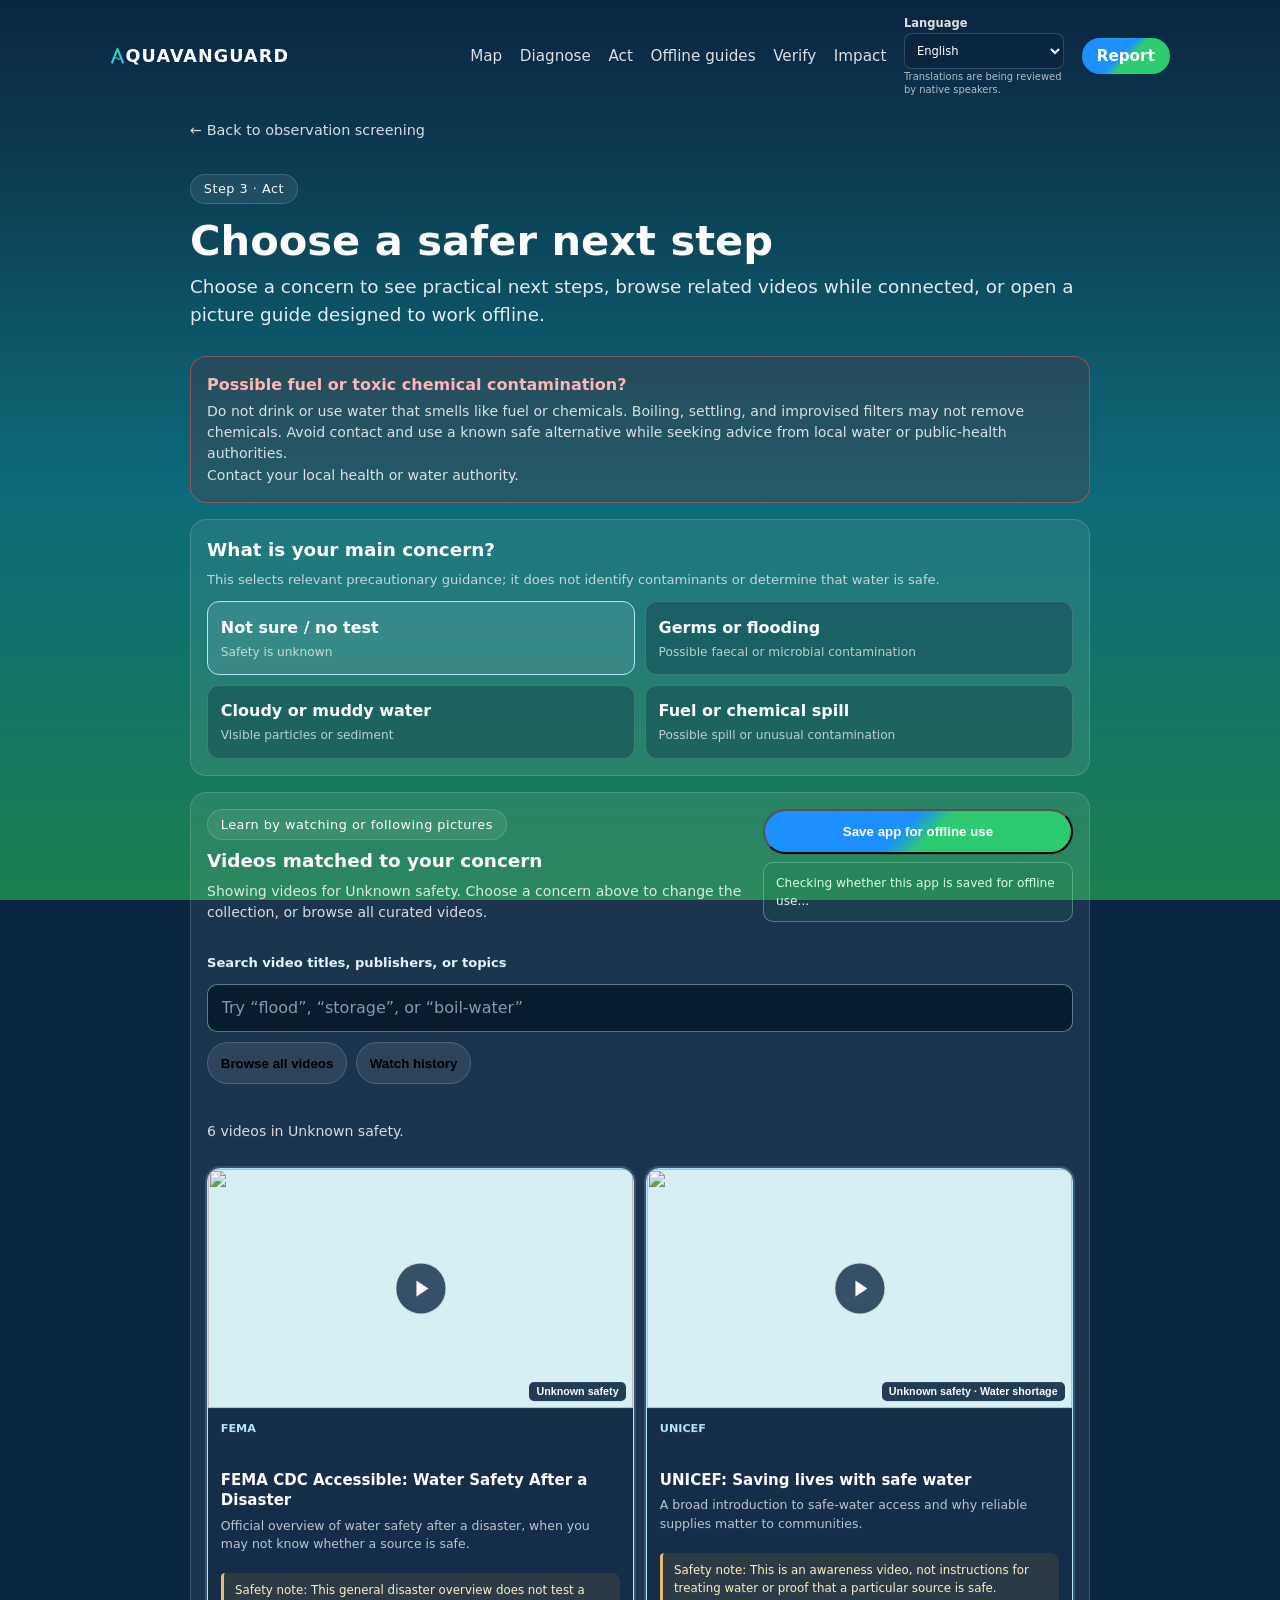
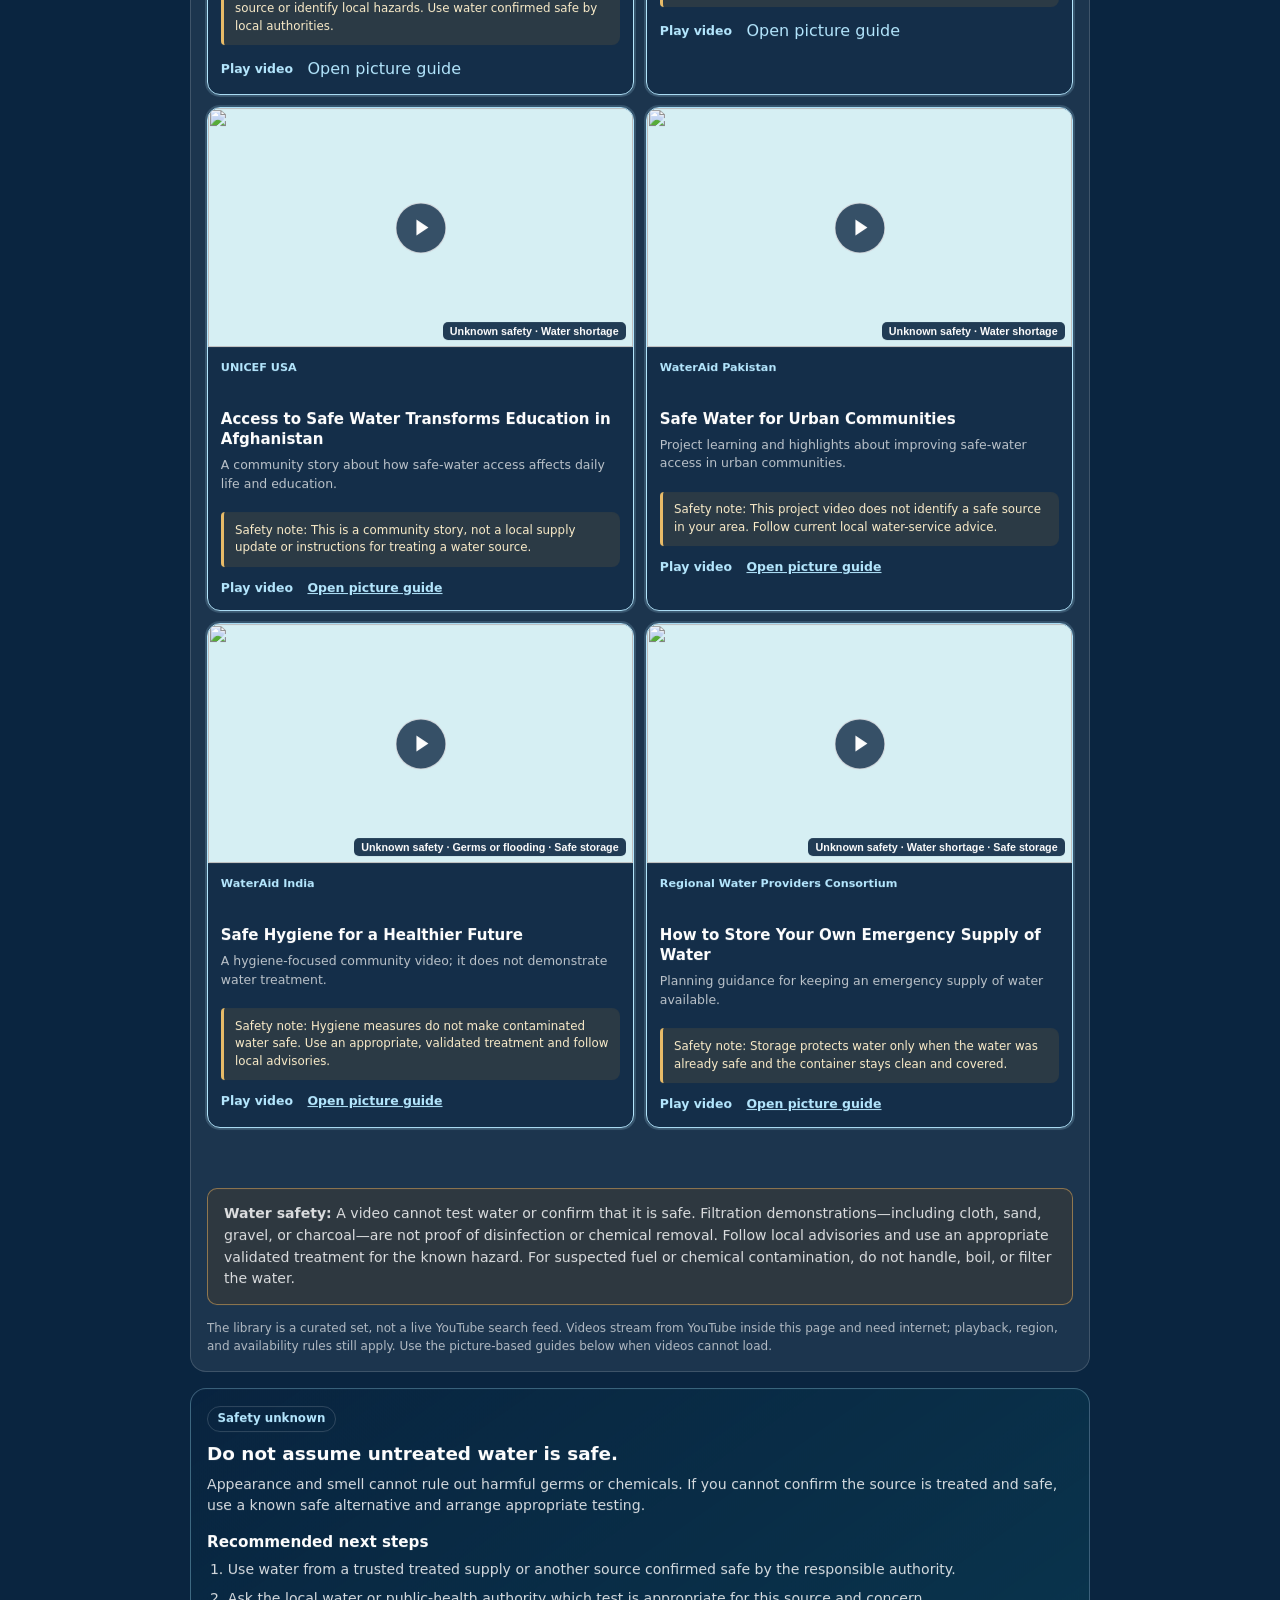
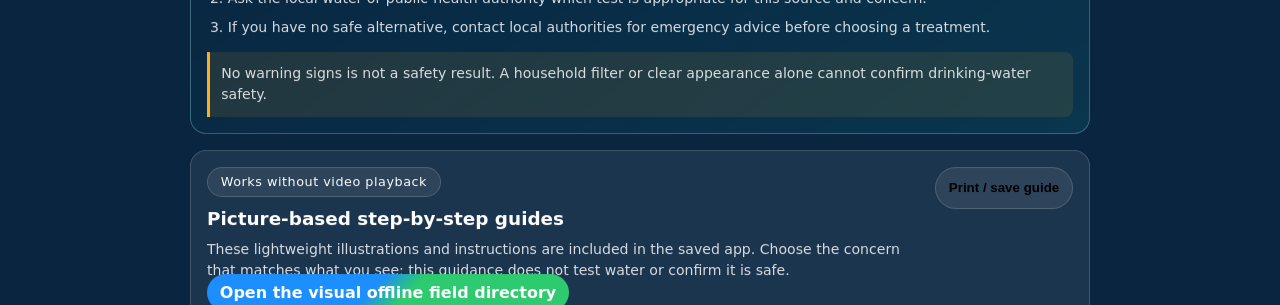
==== commit c753ed84: "impact" ====
--- a/blueprint.html
+++ b/blueprint.html
@@ -23,6 +23,16 @@
             <a href="blueprints.html" aria-current="page">Act</a>
             <a class="nav-offline" href="offline-guides.html">Offline guides</a>
             <a href="community.html">Verify</a>
+            <a href="impact.html">Impact</a>
+            <div class="language-switcher">
+                <label for="site-language">Language</label>
+                <select id="site-language" name="language" aria-label="Language">
+                    <option value="en">English</option>
+                    <option value="yo">Yorùbá</option>
+                    <option value="pcm">Pidgin</option>
+                </select>
+                <small class="language-review-note">Translations are being reviewed by native speakers.</small>
+            </div>
             <a class="nav-cta" href="report.html">Report</a>
         </nav>
     </header>
@@ -44,9 +54,11 @@
             <a href="blueprints.html">Act</a>
             <a href="offline-guides.html">Offline guides</a>
             <a href="community.html">Verify</a>
+            <a href="impact.html">Impact</a>
         </nav>
         <p>&copy; <span id="year"></span> <span class="logo-word" aria-label="AquaVanguard"><img class="logo-a" src="icons/logo-a.svg" alt="" aria-hidden="true">quaVanguard</span> &middot; Water Quality &middot; Community Action</p>
     </footer>
+    <script src="i18n.js"></script>
     <script src="app.js"></script>
 </body>
 </html>
--- a/style.css
+++ b/style.css
@@ -382,6 +382,50 @@
     border-radius: 999px;
     background: var(--a-split);
     font-weight: 600;
+}
+
+.language-switcher {
+    display: grid;
+    flex: 0 0 auto;
+    gap: 0.15rem;
+    max-width: 10rem;
+    font-size: 0.72rem;
+    line-height: 1.25;
+}
+
+.language-switcher label {
+    color: rgba(255, 255, 255, 0.86);
+    font-weight: 700;
+}
+
+.language-switcher select {
+    width: 100%;
+    min-height: 36px;
+    padding: 0.3rem 0.5rem;
+    border: 1px solid var(--card-border);
+    border-radius: 8px;
+    background: #0a2540;
+    color: var(--white);
+    font: inherit;
+}
+
+.language-switcher option {
+    background: #fff;
+    color: #142b3b;
+}
+
+.language-review-note {
+    color: rgba(255, 255, 255, 0.68);
+    font-size: 0.62rem;
+}
+
+.offline-guide-translation-tip {
+    margin: 0.65rem 0;
+    padding: 0.65rem 0.8rem;
+    border-left: 3px solid #b6e8ff;
+    border-radius: 0 8px 8px 0;
+    background: rgba(255, 255, 255, 0.08);
+    font-size: 0.88rem;
 }
 
 .menu-toggle {
@@ -699,6 +743,16 @@
         border-radius: 8px;
     }
 
+    .nav .language-switcher {
+        width: 100%;
+        max-width: none;
+        padding: 0.45rem 0.75rem 0.2rem;
+    }
+
+    .nav .language-switcher select {
+        min-height: 44px;
+    }
+
     .nav-offline {
         font-size: 0.82rem;
     }
@@ -816,6 +870,67 @@
 .coming-soon strong {
     display: block;
     margin-bottom: 0.25rem;
+}
+
+.impact-grid {
+    display: grid;
+    grid-template-columns: repeat(auto-fit, minmax(min(100%, 280px), 1fr));
+    gap: 1rem;
+    padding: 1.25rem 0 2rem;
+}
+
+.impact-card {
+    padding: 1.1rem;
+    border: 1px solid var(--card-border);
+    border-radius: 16px;
+    background: var(--card);
+    backdrop-filter: blur(6px);
+}
+
+.impact-card h2 {
+    margin-bottom: 0.55rem;
+    font-size: 1.15rem;
+}
+
+.impact-card p,
+.impact-card li {
+    font-size: 0.9rem;
+    line-height: 1.55;
+}
+
+.impact-card ul,
+.impact-flow {
+    display: grid;
+    gap: 0.4rem;
+    padding-left: 1.2rem;
+}
+
+.impact-placeholder {
+    margin-top: 0.75rem;
+    font-weight: 700;
+}
+
+.impact-flow a {
+    font-weight: 700;
+}
+
+.impact-pilot {
+    border-style: dashed;
+}
+
+.impact-pilot .step-tag {
+    margin-bottom: 0.65rem;
+}
+
+.impact-pilot blockquote {
+    margin: 0.75rem 0;
+    padding-left: 0.8rem;
+    border-left: 3px solid var(--card-border);
+    font-style: italic;
+}
+
+.impact-difference {
+    grid-column: 1 / -1;
 }
 
 .page-nav {
@@ -980,11 +1095,6 @@
     font-size: 0.95rem;
 }
 
-.diagnose-result .diagnose-result-method {
-    color: rgba(255, 255, 255, 0.74);
-    font-size: 0.82rem;
-}
-
 .diagnose-result .diagnose-result-reasons {
     margin-top: 0.4rem;
 }
@@ -1008,8 +1118,18 @@
     font-size: 0.8rem;
 }
 
+.diagnose-result .diagnose-result-screening-note {
+    margin-top: 0.65rem;
+    font-size: 0.8rem;
+}
+
 .diagnose-result-links {
     margin-top: 0.85rem;
+}
+
+.diagnose-result-links .btn {
+    max-width: 100%;
+    overflow-wrap: anywhere;
 }
 
 .diagnose-safety {
@@ -1484,6 +1604,12 @@
 
 .map-demo-note strong {
     color: #ffcf70;
+}
+
+.map-level-legend {
+    margin: -0.5rem 0 1.1rem;
+    color: rgba(255, 255, 255, 0.82);
+    font-size: 0.82rem;
 }
 
 .map-toolbar {
@@ -1703,6 +1829,19 @@
     font-weight: 600;
 }
 
+.detail-follow-up-reasons {
+    margin-top: 0.75rem;
+    font-size: 0.82rem;
+}
+
+.detail-follow-up-reasons ul {
+    display: grid;
+    gap: 0.25rem;
+    margin-top: 0.25rem;
+    padding-left: 1.2rem;
+    color: rgba(255, 255, 255, 0.82);
+}
+
 .source-detail .detail-observation {
     margin-top: 0.8rem;
     padding-top: 0.75rem;
@@ -1764,6 +1903,136 @@
 .source-list-area {
     color: rgba(255, 255, 255, 0.65);
     font-size: 0.73rem;
+}
+
+.source-list-trust,
+.report-trust-label {
+    color: #ffda92;
+    font-size: 0.72rem;
+    overflow-wrap: anywhere;
+}
+
+.report-list {
+    display: grid;
+    gap: 0.45rem;
+    list-style: none;
+}
+
+.report-list li {
+    display: grid;
+    gap: 0.15rem;
+    padding: 0.65rem;
+    border: 1px solid var(--card-border);
+    border-radius: 9px;
+    background: rgba(10, 37, 64, 0.26);
+    font-size: 0.82rem;
+    overflow-wrap: anywhere;
+}
+
+.detail-trust-ladder {
+    display: grid;
+    gap: 0.3rem;
+    margin: 0.6rem 0;
+    padding: 0.7rem;
+    border: 1px solid var(--card-border);
+    border-radius: 10px;
+    background: rgba(10, 37, 64, 0.26);
+    font-size: 0.8rem;
+}
+
+.detail-trust-ladder p {
+    color: rgba(255, 255, 255, 0.68);
+    font-size: 0.74rem;
+}
+
+.detail-timeline {
+    margin: 0.75rem 0;
+}
+
+.detail-timeline h3 {
+    margin-bottom: 0.45rem;
+    font-size: 0.88rem;
+}
+
+.status-timeline {
+    display: grid;
+    grid-template-columns: repeat(4, minmax(0, 1fr));
+    gap: 0.35rem;
+    list-style: none;
+}
+
+.status-timeline li {
+    position: relative;
+    padding-top: 1.1rem;
+    color: rgba(255, 255, 255, 0.58);
+    font-size: 0.67rem;
+    line-height: 1.25;
+}
+
+.status-timeline li::before {
+    position: absolute;
+    top: 0;
+    left: 0;
+    width: 0.7rem;
+    height: 0.7rem;
+    border: 2px solid rgba(255, 255, 255, 0.4);
+    border-radius: 50%;
+    background: var(--navy);
+    content: "";
+}
+
+.status-timeline li:not(:last-child)::after {
+    position: absolute;
+    top: 0.31rem;
+    left: 0.95rem;
+    width: calc(100% - 1rem);
+    height: 2px;
+    background: rgba(255, 255, 255, 0.25);
+    content: "";
+}
+
+.status-timeline li.is-complete {
+    color: #d7ffe9;
+}
+
+.status-timeline li.is-complete::before {
+    border-color: #2ecc71;
+    background: #2ecc71;
+}
+
+.status-timeline li.is-complete:not(:last-child)::after {
+    background: #2ecc71;
+}
+
+.detail-stage-actions {
+    display: flex;
+    flex-wrap: wrap;
+    gap: 0.4rem;
+}
+
+.detail-stage-actions .detail-action {
+    min-height: 40px;
+    margin-top: 0.5rem;
+}
+
+.detail-handoff-actions {
+    display: flex;
+    flex-wrap: wrap;
+    gap: 0.4rem;
+}
+
+.detail-handoff-actions .detail-action {
+    min-height: 40px;
+    margin-top: 0.5rem;
+}
+
+.detail-handoff-actions .detail-action:disabled {
+    cursor: not-allowed;
+    opacity: 0.55;
+}
+
+.print-report {
+    display: none;
 }
 
 .state-picker {
@@ -2608,6 +2877,93 @@
     outline-offset: 3px;
 }
 
+@page map-report-page {
+    size: A4 portrait;
+    margin: 10mm;
+}
+
+@media print {
+    .map-page > * {
+        display: none !important;
+    }
+
+    .map-page > #print-report {
+        display: block !important;
+    }
+
+    .map-page .print-report {
+        page: map-report-page;
+        width: 100%;
+        margin: 0;
+        padding: 0;
+        color: #142b3b;
+        font: 9pt/1.3 Arial, sans-serif;
+    }
+
+    .map-page .print-report h1 {
+        margin: 0 0 3mm;
+        color: #142b3b;
+        font-size: 20pt;
+    }
+
+    .map-page .print-report h2 {
+        margin: 0 0 3mm;
+        color: #142b3b;
+        font-size: 15pt;
+    }
+
+    .map-page .print-report h3 {
+        margin: 3mm 0 1mm;
+        color: #142b3b;
+        font-size: 10pt;
+    }
+
+    .map-page .print-report p,
+    .map-page .print-report li,
+    .map-page .print-report dd {
+        color: #142b3b;
+        overflow-wrap: anywhere;
+    }
+
+    .map-page .print-report-fields {
+        display: grid;
+        grid-template-columns: repeat(2, minmax(0, 1fr));
+        gap: 1mm 5mm;
+        margin: 0 0 2mm;
+    }
+
+    .map-page .print-report-fields div {
+        display: grid;
+        grid-template-columns: 30mm minmax(0, 1fr);
+        gap: 2mm;
+    }
+
+    .map-page .print-report-fields dt {
+        font-weight: 700;
+    }
+
+    .map-page .print-report-fields dd {
+        margin: 0;
+    }
+
+    .map-page .print-report section {
+        break-inside: avoid;
+    }
+
+    .map-page .print-report ul,
+    .map-page .print-timeline {
+        margin: 0;
+        padding-left: 5mm;
+    }
+
+    .map-page .print-disclaimer {
+        margin-top: 4mm;
+        padding-top: 2mm;
+        border-top: 1px solid #8799a3;
+        font-weight: 700;
+    }
+}
+
 @media print {
     .act-video-dialog {
         display: none !important;
@@ -2862,7 +3218,7 @@
 
 .verify-progress {
     display: grid;
-    grid-template-columns: repeat(3, minmax(0, 1fr));
+    grid-template-columns: repeat(auto-fit, minmax(120px, 1fr));
     gap: 0.6rem;
 }
 
@@ -2967,6 +3323,101 @@
     font-size: 0.8rem;
 }
 
+.verify-review-note {
+    margin-top: -0.5rem;
+    color: rgba(255, 255, 255, 0.76);
+    font-size: 0.8rem;
+}
+
+.verify-trust-explainer {
+    display: grid;
+    gap: 0.5rem;
+    padding: 0.9rem;
+    border: 1px solid var(--card-border);
+    border-radius: 12px;
+    background: var(--card);
+}
+
+.verify-trust-explainer h2 {
+    font-size: 1rem;
+}
+
+.verify-trust-explainer ol {
+    display: grid;
+    gap: 0.35rem;
+    padding-left: 1.2rem;
+    color: rgba(255, 255, 255, 0.82);
+    font-size: 0.8rem;
+}
+
+.verify-result {
+    display: grid;
+    gap: 0.65rem;
+    padding: 1rem;
+    border: 1px solid var(--card-border);
+    border-radius: 14px;
+    background: var(--card);
+}
+
+.verify-result h2 {
+    font-size: 1.1rem;
+}
+
+.verify-result > p,
+.verify-history-card p {
+    overflow-wrap: anywhere;
+}
+
+.verify-result-readings {
+    display: grid;
+    grid-template-columns: repeat(3, minmax(0, 1fr));
+    gap: 0.55rem;
+}
+
+.verify-result-readings div {
+    min-width: 0;
+    padding: 0.65rem;
+    border: 1px solid var(--card-border);
+    border-radius: 9px;
+    background: rgba(10, 37, 64, 0.26);
+}
+
+.verify-result-readings dt {
+    color: rgba(255, 255, 255, 0.68);
+    font-size: 0.75rem;
+}
+
+.verify-result-readings dd {
+    margin: 0.2rem 0 0;
+    overflow-wrap: anywhere;
+    font-weight: 650;
+}
+
+.verify-pending-badge {
+    display: inline-flex;
+    justify-self: start;
+    padding: 0.3rem 0.65rem;
+    border: 1px solid rgba(255, 176, 32, 0.62);
+    border-radius: 999px;
+    background: rgba(255, 176, 32, 0.12);
+    color: #ffda92;
+    font-size: 0.8rem;
+    font-weight: 700;
+}
+
+.verify-result .verify-pending-note,
+.verify-history-card .verify-pending-note {
+    color: #ffda92;
+    font-size: 0.8rem;
+    font-weight: 650;
+}
+
+.verify-result .verify-result-disclaimer,
+.verify-history-card .verify-result-disclaimer {
+    color: rgba(255, 255, 255, 0.74);
+    font-size: 0.78rem;
+}
+
 .act-matched-blueprint {
     display: grid;
     gap: 0.85rem;
@@ -3071,6 +3522,10 @@
 
     .verify-progress span {
         font-size: 0.68rem;
+    }
+
+    .verify-result-readings {
+        grid-template-columns: minmax(0, 1fr);
     }
 
     .report-map {
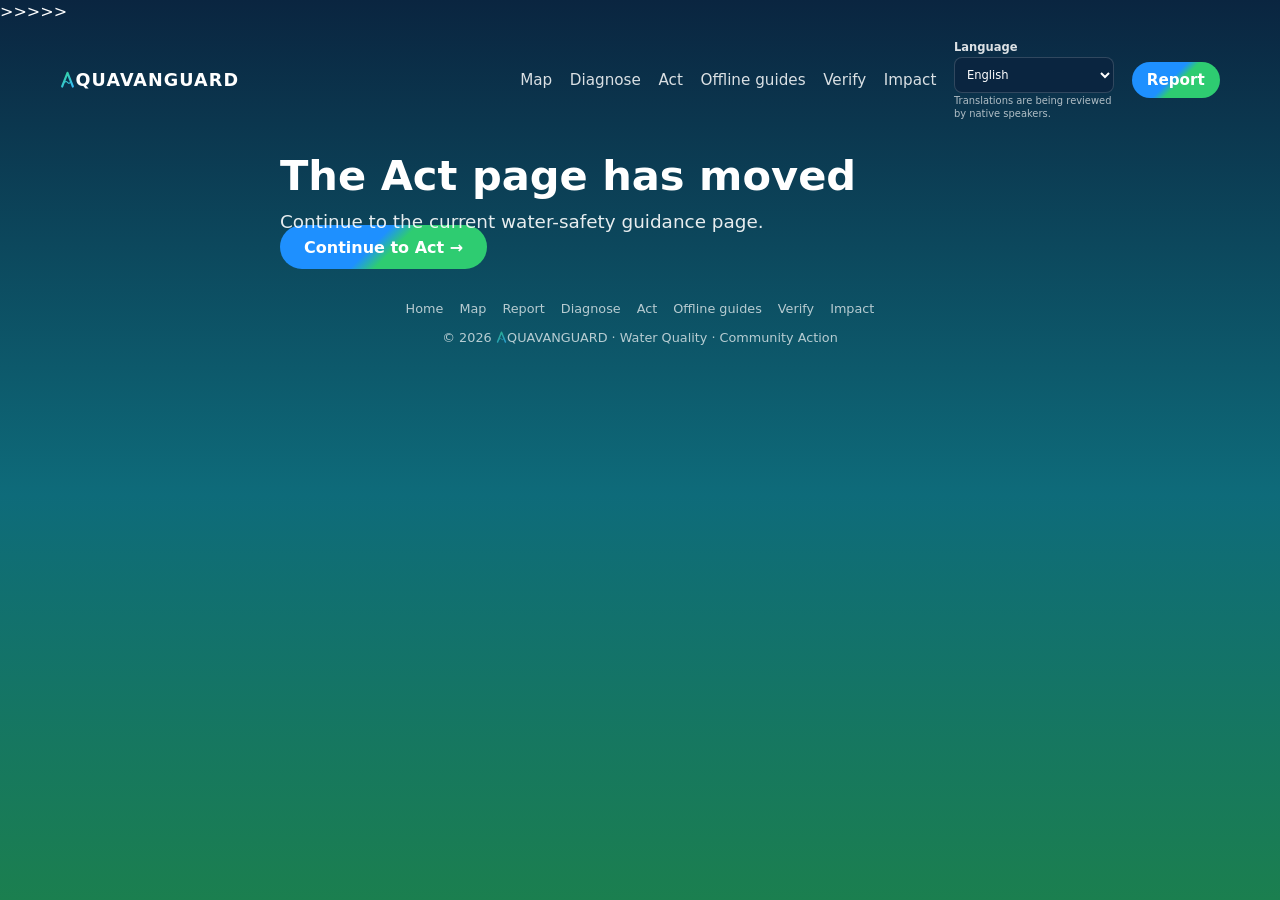
==== commit 75b8393c: "Search bar" ====
--- a/blueprint.html
+++ b/blueprint.html
@@ -2,13 +2,28 @@
 <html lang="en">
 <head>
     <meta charset="UTF-8">
-    <meta name="viewport" content="width=device-width, initial-scale=1">
-    <meta http-equiv="refresh" content="0; url=blueprints.html">
-    <title>Take action &middot; AquaVanguard</title>
+    <meta name="viewport" content="width=device-width, initial-scale=1.0">>>>>>
+    <meta http-equiv="refresh" content="AquaVanguard helps communities find unsafe water, treat it, and prove it is cleaner.">
+    <title>AquaVanguard</title>
     <link rel="stylesheet" href="style.css">
     <link rel="icon" type="image/svg+xml" href="icons/icon.svg">
-    <meta name="theme-color" content="#000000">
+    <meta name="theme-color" content="AquaVanguard helps communities find unsafe water, treat it, and prove it is cleaner.">
     <link rel="manifest" href="manifest.json">
+
+    <style id="mobile-responsive-fix">
+        @media screen and (max-width: 820px) {
+            html, body { width: 100% !important; max-width: 100vw !important; overflow-x: hidden !important; font-size: 16px !important; }
+            .grid, .cards, .steps, .stats, .map-layout, .split, .row, .impact-grid, .offline-directory-grid {
+                display: flex !important;
+                flex-direction: column !important;
+                width: 100% !important;
+                grid-template-columns: 1fr !important;
+            }
+            .site-header { flex-wrap: wrap !important; gap: 10px !important; }
+            .nav a { font-size: 14px !important; padding: 10px !important; }
+            .source-map, .report-map { height: 350px !important; }
+        }
+    </style>
 </head>
 <body class="page">
     <header class="site-header">
@@ -56,9 +71,22 @@
             <a href="community.html">Verify</a>
             <a href="impact.html">Impact</a>
         </nav>
-        <p>&copy; <span id="year"></span> <span class="logo-word" aria-label="AquaVanguard"><img class="logo-a" src="icons/logo-a.svg" alt="" aria-hidden="true">quaVanguard</span> &middot; Water Quality &middot; Community Action</p>
+        <p>&copy; <span id="year"></span> <span class="logo-word" aria-label="AquaVanguard"><img class="logo-a" src="icons/logo-a.svg" alt="" aria-hidden="true">QUAVANGUARD</span> &middot; Water Quality &middot; Community Action</p>
     </footer>
     <script src="i18n.js"></script>
     <script src="app.js"></script>
 </body>
-</html>+</html>
+
+
+
+
+
+
+
+
+
+
+
+
+
--- a/style.css
+++ b/style.css
@@ -338,7 +338,7 @@
     align-items: center;
     justify-content: space-between;
     gap: 1rem;
-    max-width: 1100px;
+    max-width: 100%; max-width: 1200px;
     margin: 0 auto;
     padding: 1rem 1.25rem;
 }
@@ -433,7 +433,7 @@
 }
 
 main {
-    max-width: 1100px;
+    max-width: 100%; max-width: 1200px;
     margin: 0 auto;
     padding: 0 1.25rem;
 }
@@ -3213,7 +3213,7 @@
 
 .verify-page main,
 .report-page main {
-    max-width: 900px;
+    max-width: 100%; max-width: 1200px;
 }
 
 .verify-progress {
@@ -4310,4 +4310,78 @@
     .offline-guide-photo img {
         max-height: 280px;
     }
-}+}
+
+
+/* --- Mobile Responsiveness --- */
+@media (max-width: 768px) {
+    /* Stack Grids */
+    .map-layout {
+        display: flex;
+        flex-direction: column !important;
+    }
+    .map-canvas-wrap {
+        width: 100% !important;
+    }
+    .map-sidebar {
+        width: 100% !important;
+    }
+
+    /* Map Fixes */
+    .source-map, .report-map {
+        height: 400px !important;
+    }
+
+    /* Navigation */
+    .site-header {
+        flex-wrap: wrap;
+    }
+    .nav {
+        display: none;
+        width: 100%;
+        flex-direction: column;
+        gap: 0.5rem;
+        padding-top: 1rem;
+    }
+    .nav.is-open {
+        display: flex;
+    }
+    .menu-toggle {
+        display: block;
+    }
+
+    /* Buttons */
+    .detail-action {
+        width: 100%;
+        display: block;
+        margin-bottom: 0.5rem;
+    }
+    
+    /* General stacking */
+    .steps, .impact-grid, .offline-directory-grid {
+        grid-template-columns: 1fr !important;
+    }
+}
+
+.menu-toggle { display: none; background: none; border: 1px solid var(--card-border); color: var(--white); padding: 0.5rem 1rem; border-radius: 8px; cursor: pointer; }
+
+/* --- Mobile Responsiveness --- */
+@media (max-width: 768px) {
+    .site-header { flex-direction: column; align-items: flex-start; }
+    .nav { display: none; width: 100%; flex-direction: column; gap: 10px; padding-top: 10px; }
+    .nav.is-open { display: flex; }
+    .menu-toggle { display: block; margin-top: 10px; }
+
+    .map-layout, .impact-grid, .steps, .stats {
+        display: flex !important;
+        flex-direction: column !important;
+        grid-template-columns: 1fr !important;
+        width: 100% !important;
+    }
+    
+    .source-map, .report-map { height: 360px !important; }
+    
+    body { padding: 0 10px; }
+    .btn { padding: 12px 16px; font-size: 1rem; }
+}
+
